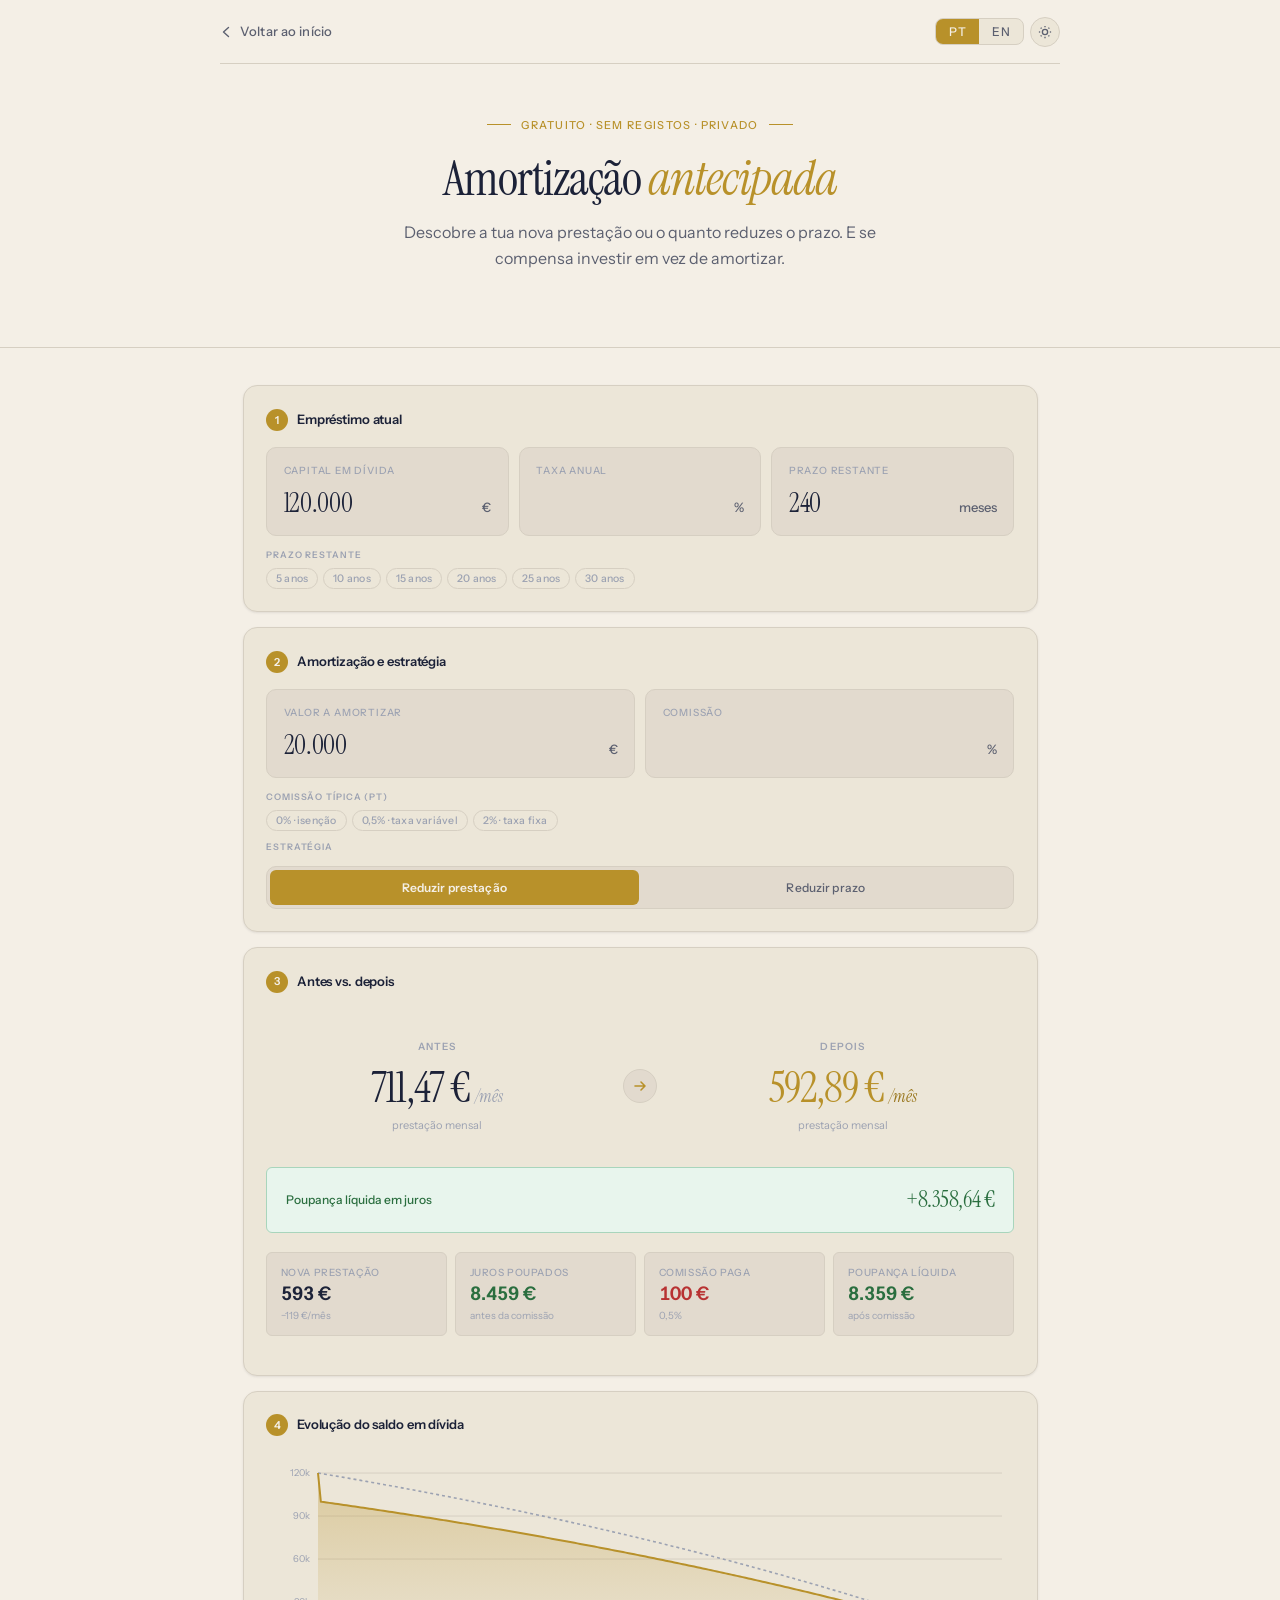
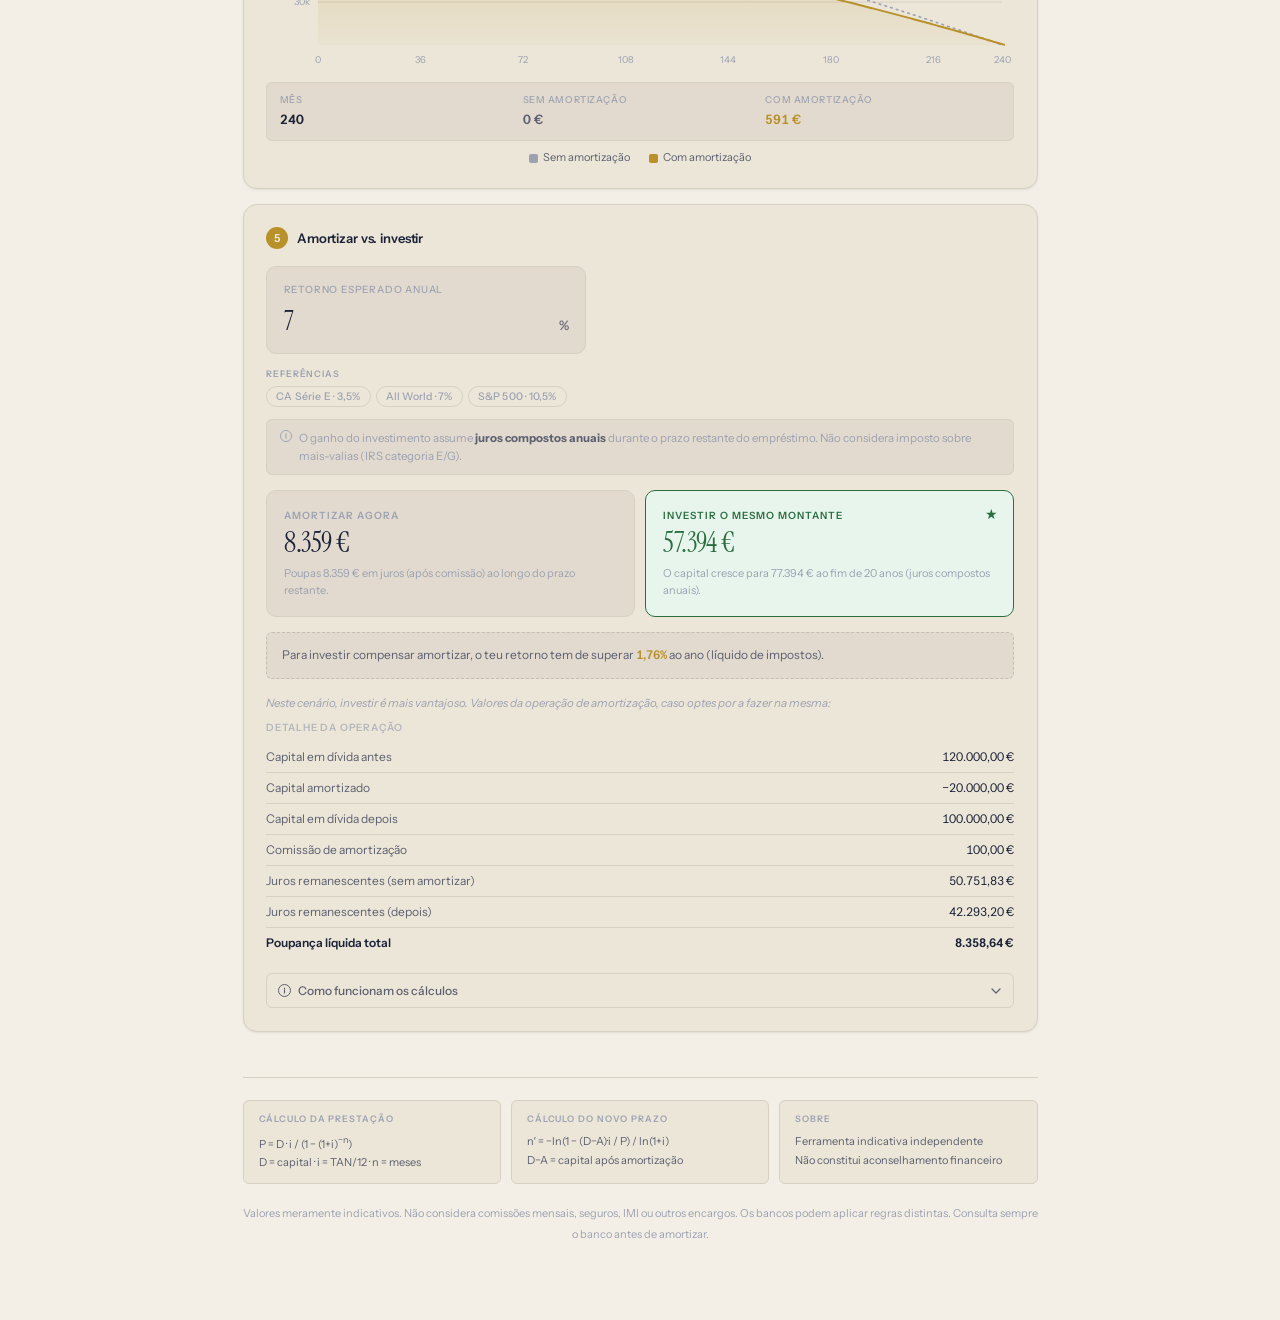
==== amortizacao.html @ a5b0d5df "Add signature card to hero, gold PT/EN toggle, remove location from footer index.html: - Add sig-car" ====
<!DOCTYPE html>
<html lang="pt" data-theme="dark" data-lang="pt">
<head>
<meta charset="UTF-8">
<link rel="icon" href="favicon.png" type="image/png">
<meta name="viewport" content="width=device-width, initial-scale=1.0">
<title>Prestação após amortização antecipada — André Aguiar</title>
<meta name="description" content="Simula a tua nova prestação ou novo prazo após uma amortização antecipada do crédito habitação. Compara amortizar vs investir.">
<link rel="preconnect" href="https://fonts.googleapis.com">
<link href="https://fonts.googleapis.com/css2?family=Instrument+Sans:ital,wght@0,400;0,500;0,600;1,400&family=Instrument+Serif:ital@0;1&display=swap" rel="stylesheet">
<style>
*,*::before,*::after{box-sizing:border-box;margin:0;padding:0}

/* ── TOKENS ── */
:root{
  --c-bg:#f4efe6; --c-surface:#ece6d8; --c-surface2:#e2dace;
  --c-border:#d6cfc2; --c-border2:#c5bdb0;
  --c-text:#1c2238; --c-text2:#5c6070; --c-text3:#9ca2b2;
  --c-accent:#b8912a; --c-accent2:#9a7820; --c-accent-pale:#f7f0e0;
  --c-green:#2a6e3f; --c-green-pale:#e8f5ed; --c-green-border:#a8d5bc;
  --c-red:#b83232; --c-red-pale:#fdecea; --c-red-border:#f5c6c2;
  --c-amber:#7a5000; --c-amber-pale:#fef9ec; --c-amber-border:#e8c870;
  --c-orange:#a05000; --c-blue:#2860a0;
  --r:10px; --r-sm:6px; --r-lg:14px;
  --shadow: 0 1px 3px rgba(28,34,56,.06), 0 1px 2px rgba(28,34,56,.04);
}
html[data-theme="dark"]{
  --c-bg:#131210; --c-surface:#1b1916; --c-surface2:#23211d;
  --c-border:#2c2924; --c-border2:#3b3730;
  --c-text:#f0e9d8; --c-text2:#98908a; --c-text3:#585450;
  --c-accent:#d4a83a; --c-accent2:#b8912a; --c-accent-pale:#2a2010;
  --c-green:#4caf82; --c-green-pale:#0d2a1a; --c-green-border:#1d5535;
  --c-red:#e57373; --c-red-pale:#2a0d0d; --c-red-border:#5c2020;
  --c-amber:#f5c842; --c-amber-pale:#2a1f00; --c-amber-border:#5a4000;
  --c-orange:#e8830a; --c-blue:#5fa3e8;
  --shadow: 0 1px 3px rgba(0,0,0,.3);
}
[data-lang="pt"] [lang="en"] { display: none; }
[data-lang="en"] [lang="pt"] { display: none; }

/* ── BASE ── */
html{scroll-behavior:smooth;font-size:15px}
body{font-family:'Instrument Sans',sans-serif;background:var(--c-bg);color:var(--c-text);min-height:100vh;line-height:1.5;transition:background .2s,color .2s;-webkit-font-smoothing:antialiased}

/* ── HERO ── */
.hero{background:var(--c-bg);padding:0 1.5rem;border-bottom:1px solid var(--c-border)}
.hero-nav{
  max-width:840px;margin:0 auto;
  display:flex;justify-content:space-between;align-items:center;
  padding:1.1rem 0;border-bottom:1px solid var(--c-border);
}
.nav-actions{display:flex;gap:6px;align-items:center}
.nav-btn{
  padding:5px 13px;border-radius:0;border:none;background:transparent;
  font-family:'Instrument Sans',sans-serif;font-size:12px;font-weight:500;
  color:var(--c-text2);cursor:pointer;transition:background .15s,color .15s;letter-spacing:.04em;
}
.nav-btn.active{background:var(--c-accent);color:var(--c-bg)}
.nav-btn:hover:not(.active){color:var(--c-text)}
.nav-icon-btn{
  width:30px;height:30px;border-radius:50%;border:1px solid var(--c-border);
  background:var(--c-surface);cursor:pointer;
  display:flex;align-items:center;justify-content:center;
  color:var(--c-text2);transition:border-color .2s,color .2s;
}
.nav-icon-btn:hover{border-color:var(--c-border2);color:var(--c-text)}
.i-sun,.i-moon{display:none}
[data-theme="light"] .i-sun{display:block}
[data-theme="dark"]  .i-moon{display:block}
.hero-body{max-width:840px;margin:0 auto;padding:3.5rem 0 4rem;text-align:center}
.hero-kicker{
  font-size:11px;font-weight:500;letter-spacing:.12em;text-transform:uppercase;
  color:var(--c-accent);margin-bottom:1.25rem;
  display:flex;align-items:center;justify-content:center;gap:10px;
}
.hero-kicker::before,.hero-kicker::after{content:'';width:24px;height:1px;background:var(--c-accent)}
.hero h1{
  font-family:'Instrument Serif',serif;
  font-size:clamp(2rem,5vw,3.25rem);
  font-weight:400;line-height:1.12;
  color:var(--c-text);letter-spacing:-.025em;margin-bottom:.85rem;
}
.hero h1 em{font-style:italic;color:var(--c-accent)}
.hero-sub{font-size:16px;color:var(--c-text2);max-width:520px;margin:0 auto 1rem;line-height:1.65}

/* ── MAIN ── */
.wrap{max-width:840px;margin:0 auto;padding:2.5rem 1.5rem 5rem}

/* ── SECTION HEADER ── */
.sec-head{display:flex;align-items:center;gap:.6rem;margin-bottom:1.1rem}
.sec-num{
  width:22px;height:22px;border-radius:50%;
  background:var(--c-accent);color:var(--c-bg);
  font-size:11px;font-weight:600;
  display:flex;align-items:center;justify-content:center;flex-shrink:0;
}
.sec-title{font-size:13px;font-weight:600;color:var(--c-text);letter-spacing:-.01em}

/* ── CARD ── */
.card{
  background:var(--c-surface);border:1px solid var(--c-border);
  border-radius:var(--r-lg);padding:1.5rem;margin-bottom:1rem;
  box-shadow:var(--shadow);transition:background .2s,border-color .2s;
}
@keyframes up{from{opacity:0;transform:translateY(12px)}to{opacity:1;transform:translateY(0)}}
.card{animation:up .35s ease both}
.card:nth-child(1){animation-delay:.04s}.card:nth-child(2){animation-delay:.08s}
.card:nth-child(3){animation-delay:.12s}.card:nth-child(4){animation-delay:.16s}
.card:nth-child(5){animation-delay:.20s}

/* ── INPUT GRID ── */
.input-grid{
  display:grid;grid-template-columns:repeat(3,1fr);gap:10px;
}
@media(max-width:620px){.input-grid{grid-template-columns:1fr}}
.input-grid.cols2{grid-template-columns:repeat(2,1fr)}
@media(max-width:620px){.input-grid.cols2{grid-template-columns:1fr}}

.big-input{
  background:var(--c-surface2);
  border:1px solid var(--c-border);
  border-radius:var(--r);
  padding:1rem 1.1rem;
  transition:border-color .15s, background .15s;
  cursor:text;
}
.big-input:hover{border-color:var(--c-border2)}
.big-input:focus-within{border-color:var(--c-accent);background:var(--c-surface)}
.big-input-lbl{
  font-size:10px;font-weight:500;text-transform:uppercase;letter-spacing:.08em;
  color:var(--c-text3);margin-bottom:.55rem;display:block;
}
.big-input-row{display:flex;align-items:baseline;gap:6px}
.big-input input{
  width:100%;
  font-family:'Instrument Serif',serif;
  font-size:1.7rem;font-weight:400;
  color:var(--c-text);
  background:transparent;border:none;outline:none;padding:0;
  font-variant-numeric:tabular-nums;letter-spacing:-.01em;
  -moz-appearance:textfield;
}
.big-input input::-webkit-inner-spin-button,
.big-input input::-webkit-outer-spin-button{-webkit-appearance:none;margin:0}
.big-input-unit{
  font-family:'Instrument Sans',sans-serif;
  font-size:13px;font-weight:500;color:var(--c-text2);
  flex-shrink:0;
}

/* ── QUICK CHIPS ── */
.quick-section{margin-top:.85rem}
.quick-section + .quick-section{margin-top:.6rem}
.quick-section-lbl{
  font-size:9px;font-weight:600;text-transform:uppercase;letter-spacing:.1em;
  color:var(--c-text3);display:block;margin-bottom:.4rem;
}
.quick-row{display:flex;gap:5px;flex-wrap:wrap}
.quick-chip{
  padding:3px 9px;border-radius:12px;
  border:1px solid var(--c-border);background:transparent;
  font-family:'Instrument Sans',sans-serif;font-size:10.5px;font-weight:500;
  color:var(--c-text3);cursor:pointer;transition:all .12s;
  letter-spacing:.02em;
}
.quick-chip:hover{border-color:var(--c-accent);color:var(--c-accent)}
.quick-chip.active{
  border-color:var(--c-accent);background:var(--c-accent);color:var(--c-bg);
}

/* ── SEGMENTED ── */
.segmented{
  display:flex;background:var(--c-surface2);border:1px solid var(--c-border);
  border-radius:var(--r);padding:3px;gap:3px;margin-top:.85rem;
}
.seg-btn{
  flex:1;padding:.65rem .8rem;border:none;background:transparent;
  font-family:'Instrument Sans',sans-serif;font-size:12px;font-weight:500;
  color:var(--c-text2);cursor:pointer;border-radius:calc(var(--r) - 4px);
  transition:background .18s, color .18s;letter-spacing:.01em;
}
.seg-btn:hover:not(.active){color:var(--c-text)}
.seg-btn.active{background:var(--c-accent);color:var(--c-bg);font-weight:600}

/* ── COMPARISON HERO ── */
.cmp-hero{
  display:grid;grid-template-columns:1fr auto 1fr;gap:1rem;align-items:center;
  padding:1.5rem 0 .5rem;
}
@media(max-width:560px){.cmp-hero{grid-template-columns:1fr;gap:.5rem}}
.cmp-side{text-align:center;padding:.5rem}
.cmp-side-lbl{
  font-size:10px;font-weight:600;text-transform:uppercase;letter-spacing:.12em;
  color:var(--c-text3);margin-bottom:.85rem;
}
.cmp-side-val{
  font-family:'Instrument Serif',serif;
  font-size:clamp(1.8rem,5.5vw,2.85rem);
  font-weight:400;line-height:1;color:var(--c-text);
  font-variant-numeric:tabular-nums;letter-spacing:-.025em;
  display:inline-flex;align-items:baseline;gap:.12em;
}
.cmp-side-val em{font-style:italic;color:var(--c-text3);font-size:.4em;font-weight:400;letter-spacing:0}
.cmp-side.after .cmp-side-val{color:var(--c-accent)}
.cmp-side.after .cmp-side-val em{color:var(--c-accent2)}
.cmp-side-sub{font-size:11px;color:var(--c-text3);margin-top:.5rem;letter-spacing:.01em}
.cmp-arrow{
  width:34px;height:34px;border-radius:50%;
  background:var(--c-surface2);border:1px solid var(--c-border);
  display:flex;align-items:center;justify-content:center;color:var(--c-accent);
  flex-shrink:0;
}
@media(max-width:560px){.cmp-arrow{transform:rotate(90deg)}}

.savings{
  margin-top:1.25rem;padding:1rem 1.25rem;
  background:var(--c-green-pale);border:1px solid var(--c-green-border);
  border-radius:var(--r-sm);
  display:flex;justify-content:space-between;align-items:center;gap:.75rem;flex-wrap:wrap;
}
.savings-lbl{font-size:12px;color:var(--c-green);font-weight:500}
.savings-val{
  font-family:'Instrument Serif',serif;font-size:1.5rem;color:var(--c-green);
  font-weight:400;font-variant-numeric:tabular-nums;letter-spacing:-.02em;
}

/* ── METRICS ── */
.metrics{display:grid;grid-template-columns:repeat(4,1fr);gap:8px;margin-bottom:1.1rem}
@media(max-width:620px){.metrics{grid-template-columns:repeat(2,1fr)}}
.met{background:var(--c-surface2);border:1px solid var(--c-border);border-radius:var(--r-sm);padding:.8rem .9rem}
.met-lbl{font-size:10px;font-weight:500;text-transform:uppercase;letter-spacing:.06em;color:var(--c-text3);margin-bottom:5px}
.met-val{font-size:1.25rem;font-weight:600;color:var(--c-text);line-height:1;font-variant-numeric:tabular-nums}
.met-val.green{color:var(--c-green)}
.met-val.red{color:var(--c-red)}
.met-sub{font-size:10px;color:var(--c-text3);margin-top:4px}

/* ── CHART ── */
.chart-wrap{position:relative;margin-top:.75rem}
.chart-wrap svg{display:block;width:100%;height:auto;cursor:crosshair;touch-action:none}
.chart-info{
  display:grid;grid-template-columns:repeat(3,1fr);gap:8px;
  margin-top:.6rem;padding:.7rem .85rem;
  background:var(--c-surface2);border:1px solid var(--c-border);border-radius:var(--r-sm);
}
@media(max-width:560px){.chart-info{grid-template-columns:repeat(3,1fr);gap:6px;padding:.6rem .7rem}}
.ci-block{min-width:0}
.ci-lbl{font-size:9.5px;font-weight:500;text-transform:uppercase;letter-spacing:.06em;color:var(--c-text3);margin-bottom:3px}
.ci-val{font-size:13px;font-weight:600;color:var(--c-text);font-variant-numeric:tabular-nums}
.ci-val.before{color:var(--c-text2)}
.ci-val.after{color:var(--c-accent)}
.ci-val.delta{color:var(--c-green)}
.chart-legend{display:flex;justify-content:center;gap:1.25rem;flex-wrap:wrap;margin-top:.5rem;font-size:11px;color:var(--c-text2)}
.lg-dot{display:inline-block;width:9px;height:9px;border-radius:2px;margin-right:5px;vertical-align:middle}
.lg-dot.before{background:var(--c-text3)}
.lg-dot.after{background:var(--c-accent)}

/* ── INVEST NOTE ── */
.invest-note{
  display:flex;align-items:flex-start;gap:.5rem;
  margin-top:.75rem;padding:.6rem .85rem;
  background:var(--c-surface2);border:1px solid var(--c-border);
  border-radius:var(--r-sm);font-size:11.5px;color:var(--c-text3);line-height:1.6;
}
.invest-note strong{color:var(--c-text2)}

/* ── INVEST CARD ── */
.invest-grid{display:grid;grid-template-columns:1fr 1fr;gap:10px;margin-top:1rem}
@media(max-width:620px){.invest-grid{grid-template-columns:1fr}}
.opt-card{
  background:var(--c-surface2);border:1px solid var(--c-border);
  border-radius:var(--r);padding:1.1rem 1.15rem;position:relative;
  transition:border-color .2s, background .2s;
}
.opt-card.winner{
  border-color:var(--c-green);background:var(--c-green-pale);
}
.opt-card.winner::after{
  content:'★';position:absolute;top:.85rem;right:1rem;
  color:var(--c-green);font-size:14px;
}
.opt-lbl{font-size:10px;font-weight:600;text-transform:uppercase;letter-spacing:.1em;color:var(--c-text3);margin-bottom:.5rem}
.opt-card.winner .opt-lbl{color:var(--c-green)}
.opt-val{
  font-family:'Instrument Serif',serif;
  font-size:1.85rem;font-weight:400;color:var(--c-text);
  font-variant-numeric:tabular-nums;letter-spacing:-.02em;line-height:1;
}
.opt-card.winner .opt-val{color:var(--c-green)}
.opt-sub{font-size:11px;color:var(--c-text3);margin-top:.45rem;line-height:1.55}

.breakeven{
  margin-top:1rem;padding:.85rem 1rem;
  background:var(--c-surface2);border:1px dashed var(--c-border2);border-radius:var(--r-sm);
  font-size:12px;color:var(--c-text2);line-height:1.65;
}
.breakeven strong{color:var(--c-accent);font-weight:600;font-variant-numeric:tabular-nums}

/* ── BREAKDOWN ── */
.breakdown{margin-top:1rem}
.bd-title{font-size:10px;font-weight:600;text-transform:uppercase;letter-spacing:.08em;color:var(--c-text3);margin-bottom:.5rem}
.bd-row{display:flex;justify-content:space-between;align-items:baseline;gap:8px;font-size:12px;padding:.4rem 0;border-bottom:1px solid var(--c-border);color:var(--c-text2)}
.bd-row span:first-child{min-width:0;flex:1}
.bd-row span:last-child{white-space:nowrap;flex-shrink:0;font-variant-numeric:tabular-nums;color:var(--c-text)}
.bd-row:last-child{border-bottom:none;font-weight:600;color:var(--c-text)}

/* ── ACCORDION ── */
.acc-trigger{
  display:flex;align-items:center;gap:7px;
  font-size:12px;font-weight:500;color:var(--c-text2);
  cursor:pointer;margin-top:1rem;user-select:none;
  padding:.5rem .75rem;border-radius:var(--r-sm);
  border:1px solid var(--c-border);background:var(--c-surface);
  transition:border-color .15s,color .15s;
}
.acc-trigger:hover{border-color:var(--c-accent);color:var(--c-accent)}
.acc-trigger svg{transition:transform .2s;flex-shrink:0}
.acc-trigger.open svg{transform:rotate(180deg)}
.acc-body{
  display:none;margin-top:6px;
  background:var(--c-surface);border:1px solid var(--c-border);
  border-radius:var(--r-sm);padding:.9rem 1rem;
  font-size:12px;color:var(--c-text2);line-height:1;
}
.acc-body.open{display:block}
.acc-body ul{margin:.5rem 0 0 1rem;list-style:disc}
.acc-body li{margin-bottom:.45rem;line-height:1.65}
.acc-body li:last-child{margin-bottom:0}

/* ── FOOTER ── */
.footer{margin-top:3rem;padding-top:1.5rem;border-top:1px solid var(--c-border)}
.footer-grid{display:grid;grid-template-columns:repeat(3,1fr);gap:10px;margin-bottom:1.25rem}
@media(max-width:520px){.footer-grid{grid-template-columns:1fr}}
.fcell{padding:.75rem 1rem;border:1px solid var(--c-border);border-radius:var(--r-sm);background:var(--c-surface)}
.fcell-lbl{font-size:9px;font-weight:600;text-transform:uppercase;letter-spacing:.1em;color:var(--c-text3);margin-bottom:.4rem}
.fcell-val{font-size:11px;color:var(--c-text2);line-height:1.7}
.footer-note{text-align:center;font-size:11px;color:var(--c-text3);line-height:1.9}

/* ── BACK LINK ── */
.back-link{
  display:inline-flex;align-items:center;gap:6px;
  font-size:13px;font-weight:500;color:var(--c-text2);
  text-decoration:none;letter-spacing:.01em;transition:color .2s;
}
.back-link:hover{color:var(--c-accent)}
</style>
</head>
<body>

<!-- ── HERO ── -->
<header class="hero">
  <nav class="hero-nav">
    <a class="back-link" href="index.html#ferramentas">
      <svg width="14" height="14" viewBox="0 0 14 14" fill="none" stroke="currentColor" stroke-width="1.4" stroke-linecap="round" stroke-linejoin="round"><path d="M8.5 2.5L3.5 7l5 4.5"/></svg>
      <span lang="pt">Voltar ao início</span>
      <span lang="en">Back to home</span>
    </a>
    <div class="nav-actions">
      <div style="display:flex;border:1px solid var(--c-border);border-radius:8px;overflow:hidden;background:var(--c-surface)">
        <button class="nav-btn active" id="btnPT">PT</button>
        <button class="nav-btn" id="btnEN">EN</button>
      </div>
      <button class="nav-icon-btn" id="themeBtn" aria-label="Alternar tema">
        <svg class="i-sun" viewBox="0 0 16 16" width="14" height="14" fill="none" stroke="currentColor" stroke-width="1.5"><circle cx="8" cy="8" r="3"/><line x1="8" y1="1" x2="8" y2="2.5"/><line x1="8" y1="13.5" x2="8" y2="15"/><line x1="1" y1="8" x2="2.5" y2="8"/><line x1="13.5" y1="8" x2="15" y2="8"/><line x1="3.05" y1="3.05" x2="4.1" y2="4.1"/><line x1="11.9" y1="11.9" x2="12.95" y2="12.95"/><line x1="12.95" y1="3.05" x2="11.9" y2="4.1"/><line x1="4.1" y1="11.9" x2="3.05" y2="12.95"/></svg>
        <svg class="i-moon" viewBox="0 0 16 16" width="14" height="14" fill="none" stroke="currentColor" stroke-width="1.5"><path d="M13.5 9.5A6 6 0 0 1 6.5 2.5a6 6 0 1 0 7 7z"/></svg>
      </button>
    </div>
  </nav>
  <div class="hero-body">
    <div class="hero-kicker">
      <span lang="pt">Gratuito · Sem registos · Privado</span>
      <span lang="en">Free · No sign-up · Private</span>
    </div>
    <h1>
      <span lang="pt">Amortização <em>antecipada</em></span>
      <span lang="en">Early <em>repayment</em></span>
    </h1>
    <p class="hero-sub">
      <span lang="pt">Descobre a tua nova prestação ou o quanto reduzes o prazo. E se compensa investir em vez de amortizar.</span>
      <span lang="en">Find out your new payment or how much you cut from the term. And whether investing beats prepaying.</span>
    </p>
  </div>
</header>

<!-- ── MAIN ── -->
<main class="wrap">

  <!-- CARD 1: EMPRESTIMO -->
  <div class="card">
    <div class="sec-head"><div class="sec-num">1</div><span class="sec-title"><span lang="pt">Empréstimo atual</span><span lang="en">Current loan</span></span></div>

    <div class="input-grid">
      <label class="big-input" for="divida-num">
        <span class="big-input-lbl"><span lang="pt">Capital em dívida</span><span lang="en">Outstanding balance</span></span>
        <div class="big-input-row">
          <input type="text" id="divida-num" inputmode="decimal" value="120.000">
          <span class="big-input-unit">€</span>
        </div>
      </label>

      <label class="big-input" for="taxa-num">
        <span class="big-input-lbl"><span lang="pt">Taxa anual</span><span lang="en">Annual rate</span></span>
        <div class="big-input-row">
          <input type="number" id="taxa-num" inputmode="decimal" min="0" max="50" step="any" value="3,75">
          <span class="big-input-unit">%</span>
        </div>
      </label>

      <label class="big-input" for="prazo-num">
        <span class="big-input-lbl"><span lang="pt">Prazo restante</span><span lang="en">Remaining term</span></span>
        <div class="big-input-row">
          <input type="number" id="prazo-num" inputmode="numeric" min="1" max="600" step="1" value="240">
          <span class="big-input-unit"><span lang="pt">meses</span><span lang="en">months</span></span>
        </div>
      </label>
    </div>

    <div class="quick-section">
      <span class="quick-section-lbl"><span lang="pt">Prazo restante</span><span lang="en">Remaining term</span></span>
      <div class="quick-row" id="quick-prazo"></div>
    </div>
  </div>

  <!-- CARD 2: AMORTIZACAO -->
  <div class="card">
    <div class="sec-head"><div class="sec-num">2</div><span class="sec-title"><span lang="pt">Amortização e estratégia</span><span lang="en">Repayment & strategy</span></span></div>

    <div class="input-grid cols2">
      <label class="big-input" for="amort-num">
        <span class="big-input-lbl"><span lang="pt">Valor a amortizar</span><span lang="en">Prepayment amount</span></span>
        <div class="big-input-row">
          <input type="text" id="amort-num" inputmode="decimal" value="20.000">
          <span class="big-input-unit">€</span>
        </div>
      </label>

      <label class="big-input" for="comis-num">
        <span class="big-input-lbl"><span lang="pt">Comissão</span><span lang="en">Fee</span></span>
        <div class="big-input-row">
          <input type="number" id="comis-num" inputmode="decimal" min="0" max="10" step="any" value="0,5">
          <span class="big-input-unit">%</span>
        </div>
      </label>
    </div>

    <div class="quick-section">
      <span class="quick-section-lbl"><span lang="pt">Comissão típica (PT)</span><span lang="en">Typical fee (PT)</span></span>
      <div class="quick-row" id="quick-comis"></div>
    </div>

    <div class="quick-section">
      <span class="quick-section-lbl"><span lang="pt">Estratégia</span><span lang="en">Strategy</span></span>
      <div class="segmented" id="seg-strat">
        <button class="seg-btn active" data-v="prest"><span lang="pt">Reduzir prestação</span><span lang="en">Lower payment</span></button>
        <button class="seg-btn" data-v="prazo"><span lang="pt">Reduzir prazo</span><span lang="en">Shorter term</span></button>
      </div>
    </div>
  </div>

  <!-- CARD 3: RESULTADO -->
  <div class="card">
    <div class="sec-head"><div class="sec-num">3</div><span class="sec-title"><span lang="pt">Antes vs. depois</span><span lang="en">Before vs. after</span></span></div>

    <div class="cmp-hero" id="cmp-hero"></div>
    <div class="savings" id="savings"></div>

    <div class="metrics" id="metrics" style="margin-top:1.25rem"></div>
  </div>

  <!-- CARD 4: GRAFICO SALDO -->
  <div class="card">
    <div class="sec-head"><div class="sec-num">4</div><span class="sec-title"><span lang="pt">Evolução do saldo em dívida</span><span lang="en">Outstanding balance over time</span></span></div>
    <div class="chart-wrap" id="chart"></div>
    <div class="chart-info" id="chart-info"></div>
    <div class="chart-legend">
      <span><span class="lg-dot before"></span><span lang="pt">Sem amortização</span><span lang="en">Without prepayment</span></span>
      <span><span class="lg-dot after"></span><span lang="pt">Com amortização</span><span lang="en">With prepayment</span></span>
    </div>
  </div>

  <!-- CARD 5: INVESTIR vs AMORTIZAR -->
  <div class="card">
    <div class="sec-head"><div class="sec-num">5</div><span class="sec-title"><span lang="pt">Amortizar vs. investir</span><span lang="en">Prepay vs. invest</span></span></div>

    <div class="big-input" style="max-width:320px">
      <span class="big-input-lbl"><span lang="pt">Retorno esperado anual</span><span lang="en">Expected annual return</span></span>
      <div class="big-input-row">
        <input type="number" id="retorno-num" inputmode="decimal" min="0" max="50" step="any" value="7">
        <span class="big-input-unit">%</span>
      </div>
    </div>

    <div class="quick-section">
      <span class="quick-section-lbl"><span lang="pt">Referências</span><span lang="en">References</span></span>
      <div class="quick-row" id="quick-retorno"></div>
    </div>

    <div class="invest-note">
      <svg width="12" height="12" viewBox="0 0 13 13" fill="none" style="flex-shrink:0;margin-top:1px"><circle cx="6.5" cy="6.5" r="6" stroke="currentColor" stroke-width="1"/><path d="M6.5 5.5v3.5M6.5 4v.5" stroke="currentColor" stroke-width="1.1" stroke-linecap="round"/></svg>
      <span lang="pt">O ganho do investimento assume <strong>juros compostos anuais</strong> durante o prazo restante do empréstimo. Não considera imposto sobre mais-valias (IRS categoria E/G).</span>
      <span lang="en">Investment gain uses <strong>annual compounding</strong> over the remaining loan term. Capital gains tax is not factored in.</span>
    </div>

    <div class="invest-grid" id="invest-grid"></div>
    <div class="breakeven" id="breakeven"></div>

    <div class="breakdown" id="breakdown"></div>

    <div class="acc-trigger" id="acc-btn" onclick="toggleAcc()">
      <svg width="13" height="13" viewBox="0 0 13 13" fill="none">
        <circle cx="6.5" cy="6.5" r="6" stroke="currentColor" stroke-width="1"/>
        <path d="M6.5 5.5v3.5M6.5 4v.5" stroke="currentColor" stroke-width="1.1" stroke-linecap="round"/>
      </svg>
      <span><span lang="pt">Como funcionam os cálculos</span><span lang="en">How the calculations work</span></span>
      <svg style="margin-left:auto" width="12" height="12" viewBox="0 0 12 12" fill="none">
        <path d="M2 4l4 4 4-4" stroke="currentColor" stroke-width="1.2" stroke-linecap="round" stroke-linejoin="round"/>
      </svg>
    </div>
    <div class="acc-body" id="acc-body"></div>
  </div>

  <!-- FOOTER -->
  <footer class="footer">
    <div class="footer-grid" id="footer-grid"></div>
    <p class="footer-note" id="footer-note"></p>
  </footer>

</main>

<script>
let lang = 'pt';
let strategy = 'prest'; // 'prest' or 'prazo'
let chartState = null;

const T = {
  pt: {
    cmpBefore: 'Antes', cmpAfter: 'Depois',
    cmpPrestSub: 'prestação mensal',
    cmpPrazoSub: 'meses restantes',
    savingsLbl: 'Poupança líquida em juros',
    mPrest: 'Nova prestação', mPrestSub: 'capital + juros',
    mPrazo: 'Novo prazo', mPrazoSub: 'até ficar liberto da dívida',
    mTempo: 'Tempo poupado', mTempoSub: 'meses livres antecipados',
    mJuros: 'Juros poupados', mJurosSub: 'antes da comissão',
    mComis: 'Comissão paga', mComisSub: 'sobre o valor amortizado',
    mLiq: 'Poupança líquida', mLiqSub: 'após comissão',
    optAmort: 'Amortizar agora',
    optInvest: 'Investir o mesmo montante',
    optAmortSub: (s) => `Poupas ${s} em juros (após comissão) ao longo do prazo restante.`,
    optInvestSub: (g, t) => `O capital cresce para ${g} ao fim de ${t} (juros compostos anuais).`,
    breakevenTxt: (r) => `Para investir compensar amortizar, o teu retorno tem de superar <strong>${r}</strong> ao ano (líquido de impostos).`,
    breakevenNA: 'Mesmo a 0% de retorno, investir é melhor (amortização não traz poupança líquida).',
    bdNoteInvest: 'Neste cenário, investir é mais vantajoso. Valores da operação de amortização, caso optes por a fazer na mesma:',
    bdTitle: 'Detalhe da operação',
    bdDivida: 'Capital em dívida antes',
    bdAmort: 'Capital amortizado',
    bdComis: 'Comissão de amortização',
    bdNovaDivida: 'Capital em dívida depois',
    bdJurosAntes: 'Juros remanescentes (sem amortizar)',
    bdJurosDepois: 'Juros remanescentes (depois)',
    bdLiq: 'Poupança líquida total',
    accItems: [
      '<strong>Sistema francês:</strong> a prestação fixa cobre primeiro o juro do mês (sobre o saldo) e o restante reduz o capital. Reduzir o capital antecipadamente corta juros futuros.',
      '<strong>Reduzir prestação:</strong> mantém-se o prazo, recalcula-se a prestação sobre o novo capital. Liberta liquidez mensal.',
      '<strong>Reduzir prazo:</strong> mantém-se a prestação, recalcula-se quantos meses faltam. Maximiza a poupança em juros.',
      '<strong>Comissão típica (PT):</strong> 0,5% para crédito a taxa variável, 2% para taxa fixa. Há períodos de isenção temporária definidos por lei.',
      '<strong>Investir vs amortizar:</strong> compara a poupança líquida em juros (taxa = TAN do crédito, líquida) com o ganho de investir o mesmo montante (juros compostos sobre o retorno esperado).',
      '<strong>Break-even:</strong> retorno anual mínimo de um investimento para igualar a poupança da amortização — é a "taxa de juro implícita" da operação.',
    ],
    fcells: [
      {l:'Cálculo da prestação', v:'P = D · i / (1 − (1+i)<sup>−n</sup>)<br>D = capital · i = TAN/12 · n = meses'},
      {l:'Cálculo do novo prazo', v:'n′ = −ln(1 − (D−A)·i / P) / ln(1+i)<br>D−A = capital após amortização'},
      {l:'Sobre', v:'Ferramenta indicativa independente<br>Não constitui aconselhamento financeiro'},
    ],
    fNote: 'Valores meramente indicativos. Não considera comissões mensais, seguros, IMI ou outros encargos. Os bancos podem aplicar regras distintas. Consulta sempre o banco antes de amortizar.',
    quickPrazo: [
      {l:'5 anos', v:60},{l:'10 anos', v:120},{l:'15 anos', v:180},
      {l:'20 anos', v:240},{l:'25 anos', v:300},{l:'30 anos', v:360},
    ],
    quickComis: [
      {l:'0% · isenção', v:0},{l:'0,5% · taxa variável', v:0.5},{l:'2% · taxa fixa', v:2},
    ],
    quickRetorno: [
      {l:'CA Série E · 3,5%', v:3.5},{l:'All World · 7%', v:7},{l:'S&P 500 · 10,5%', v:10.5},
    ],
    chartCi: ['Mês', 'Sem amortização', 'Com amortização'],
    livre: 'liberto da dívida',
  },
  en: {
    cmpBefore: 'Before', cmpAfter: 'After',
    cmpPrestSub: 'monthly payment',
    cmpPrazoSub: 'remaining months',
    savingsLbl: 'Net interest savings',
    mPrest: 'New payment', mPrestSub: 'principal + interest',
    mPrazo: 'New term', mPrazoSub: 'until debt-free',
    mTempo: 'Time saved', mTempoSub: 'months gained',
    mJuros: 'Interest saved', mJurosSub: 'before fee',
    mComis: 'Fee paid', mComisSub: 'on prepaid amount',
    mLiq: 'Net savings', mLiqSub: 'after fee',
    optAmort: 'Prepay now',
    optInvest: 'Invest the same amount',
    optAmortSub: (s) => `You save ${s} in interest (after fee) over the remaining term.`,
    optInvestSub: (g, t) => `Your capital grows to ${g} after ${t} (annual compounding).`,
    breakevenTxt: (r) => `For investing to beat prepaying, your return must exceed <strong>${r}</strong> per year (after tax).`,
    breakevenNA: 'Even at 0% return, investing wins (prepayment yields no net saving).',
    bdNoteInvest: 'In this scenario, investing wins. Prepayment figures, in case you still choose to proceed:',
    bdTitle: 'Operation breakdown',
    bdDivida: 'Outstanding balance before',
    bdAmort: 'Prepaid amount',
    bdComis: 'Prepayment fee',
    bdNovaDivida: 'Outstanding balance after',
    bdJurosAntes: 'Interest remaining (no prepayment)',
    bdJurosDepois: 'Interest remaining (after)',
    bdLiq: 'Total net savings',
    accItems: [
      '<strong>French amortization:</strong> fixed payment first covers monthly interest (on the balance) and the rest reduces principal. Cutting principal early eliminates future interest.',
      '<strong>Lower payment:</strong> term stays the same, payment is recomputed on the new principal. Frees monthly cash flow.',
      '<strong>Shorter term:</strong> payment stays the same, the number of remaining months is recomputed. Maximises interest savings.',
      '<strong>Typical fee (PT):</strong> 0.5% on variable-rate loans, 2% on fixed-rate. Temporary exemptions may apply by law.',
      '<strong>Invest vs prepay:</strong> compares net interest savings (rate = loan APR) with the gains from investing the same amount (compound interest at the expected return).',
      '<strong>Break-even:</strong> minimum annual investment return required to match the prepayment savings — this is the "implicit yield" of the operation.',
    ],
    fcells: [
      {l:'Payment formula', v:'P = D · i / (1 − (1+i)<sup>−n</sup>)<br>D = principal · i = APR/12 · n = months'},
      {l:'New term formula', v:'n′ = −ln(1 − (D−A)·i / P) / ln(1+i)<br>D−A = principal after prepayment'},
      {l:'About', v:'Independent indicative tool<br>Not financial advice'},
    ],
    fNote: 'Indicative values only. Does not consider monthly fees, insurance, property tax or other charges. Banks may apply different rules. Always consult your bank before prepaying.',
    quickPrazo: [
      {l:'5 years', v:60},{l:'10 years', v:120},{l:'15 years', v:180},
      {l:'20 years', v:240},{l:'25 years', v:300},{l:'30 years', v:360},
    ],
    quickComis: [
      {l:'0% · exempt', v:0},{l:'0.5% · variable rate', v:0.5},{l:'2% · fixed rate', v:2},
    ],
    quickRetorno: [
      {l:'PT savings · 3.5%', v:3.5},{l:'All World · 7%', v:7},{l:'S&P 500 · 10.5%', v:10.5},
    ],
    chartCi: ['Month', 'No prepayment', 'With prepayment'],
    livre: 'debt-free',
  }
};

const $ = id => document.getElementById(id);

function eur(n) {
  return new Intl.NumberFormat('de-DE', {minimumFractionDigits:2, maximumFractionDigits:2}).format(n) + ' €';
}
function eur0(n) {
  return new Intl.NumberFormat('de-DE', {maximumFractionDigits:0}).format(Math.round(n)) + ' €';
}
function pct(n, d=2) {
  return n.toLocaleString('pt-PT', {minimumFractionDigits:d, maximumFractionDigits:d}).replace('.', ',') + '%';
}
function fmtMoney(n) {
  return new Intl.NumberFormat('de-DE', {maximumFractionDigits:0}).format(Math.round(n));
}
function readMoney(id, def, min, max) {
  let raw = $(id).value.toString().replace(/\./g, '').replace(',', '.');
  let v = parseFloat(raw);
  if (isNaN(v)) v = def;
  if (v < min) v = min;
  if (v > max) v = max;
  return v;
}
function readNum(id, def, min, max) {
  let raw = $(id).value.toString().replace(',', '.');
  let v = parseFloat(raw);
  if (isNaN(v)) v = def;
  if (v < min) v = min;
  if (v > max) v = max;
  return v;
}

// ── MATH ───────────────────────────────────────────────
// Prestação (sistema francês): P = D * i / (1 - (1+i)^-n)
function calcPrest(D, taxaAnual, n) {
  const i = taxaAnual / 100 / 12;
  if (D <= 0 || n <= 0) return 0;
  if (i === 0) return D / n;
  return D * i / (1 - Math.pow(1 + i, -n));
}
// Novo prazo (com amortização): n' = -ln(1 - D*i/P) / ln(1+i)
function calcPrazo(D, taxaAnual, P) {
  const i = taxaAnual / 100 / 12;
  if (D <= 0) return 0;
  if (P <= D * i) return Infinity; // payment doesn't even cover interest
  if (i === 0) return D / P;
  return -Math.log(1 - D * i / P) / Math.log(1 + i);
}
// Total interest paid over n months for a balance D, rate, payment P
function totalInterest(D, taxaAnual, n, P) {
  return P * n - D;
}
// Build amortization schedule (returns array of monthly balances)
function balanceSchedule(D, taxaAnual, n, P) {
  const i = taxaAnual / 100 / 12;
  const arr = [D];
  let saldo = D;
  for (let m = 1; m <= n; m++) {
    const juro = saldo * i;
    const cap = P - juro;
    saldo = Math.max(0, saldo - cap);
    arr.push(saldo);
  }
  return arr;
}

// ── CALC ───────────────────────────────────────────────
function calc() {
  const t = T[lang];
  const divida = readMoney('divida-num', 120000, 1, 10000000);
  const taxa   = readNum('taxa-num', 3.75, 0, 50);
  const n      = Math.round(readNum('prazo-num', 240, 1, 600));
  let amort    = readMoney('amort-num', 20000, 0, divida);
  if (amort > divida) amort = divida;
  const comis  = readNum('comis-num', 0.5, 0, 10);
  const retorno = readNum('retorno-num', 7, 0, 50);

  // Prestação atual
  const P0 = calcPrest(divida, taxa, n);
  // Juros restantes sem amortizar
  const juros0 = totalInterest(divida, taxa, n, P0);

  // Após amortização
  const novaDivida = divida - amort;
  const taxaCom = amort * comis / 100;

  let P1, n1, juros1, tempoPoupado;
  if (strategy === 'prest') {
    // mesmo prazo, nova prestação
    n1 = n;
    P1 = calcPrest(novaDivida, taxa, n1);
    juros1 = totalInterest(novaDivida, taxa, n1, P1);
    tempoPoupado = 0;
  } else {
    // mesma prestação, novo prazo
    P1 = P0;
    const nRaw = calcPrazo(novaDivida, taxa, P1);
    n1 = isFinite(nRaw) ? Math.ceil(nRaw) : n;
    if (n1 > n) n1 = n;
    juros1 = totalInterest(novaDivida, taxa, n1, P1);
    tempoPoupado = n - n1;
  }

  const poupancaBruta = juros0 - juros1;
  const poupancaLiq = poupancaBruta - taxaCom;

  // ── COMPARISON HERO ──
  let cmpAfterVal, cmpAfterSub;
  if (strategy === 'prest') {
    cmpAfterVal = `${eur(P1)}<em>/${lang==='pt'?'mês':'mo'}</em>`;
    cmpAfterSub = t.cmpPrestSub;
  } else {
    const anos = (n1 / 12);
    const yrs = Math.floor(anos);
    const mos = n1 - yrs*12;
    const subTxt = (yrs > 0 ? `${yrs} ${lang==='pt'?(yrs===1?'ano':'anos'):(yrs===1?'year':'years')}` : '') +
                   (yrs > 0 && mos > 0 ? ' ' : '') +
                   (mos > 0 ? `${mos} ${lang==='pt'?'mês'.replace('mês', mos===1?'mês':'meses'):(mos===1?'month':'months')}` : '');
    cmpAfterVal = `${n1}<em>${lang==='pt'?'meses':'mos'}</em>`;
    cmpAfterSub = subTxt;
  }
  const beforeVal = strategy === 'prest'
    ? `${eur(P0)}<em>/${lang==='pt'?'mês':'mo'}</em>`
    : `${n}<em>${lang==='pt'?'meses':'mos'}</em>`;
  const beforeSub = strategy === 'prest' ? t.cmpPrestSub : t.cmpPrazoSub;

  $('cmp-hero').innerHTML = `
    <div class="cmp-side before">
      <div class="cmp-side-lbl">${t.cmpBefore}</div>
      <div class="cmp-side-val">${beforeVal}</div>
      <div class="cmp-side-sub">${beforeSub}</div>
    </div>
    <div class="cmp-arrow">
      <svg width="16" height="16" viewBox="0 0 16 16" fill="none" stroke="currentColor" stroke-width="1.6" stroke-linecap="round" stroke-linejoin="round"><path d="M3 8h10M9 4l4 4-4 4"/></svg>
    </div>
    <div class="cmp-side after">
      <div class="cmp-side-lbl">${t.cmpAfter}</div>
      <div class="cmp-side-val">${cmpAfterVal}</div>
      <div class="cmp-side-sub">${cmpAfterSub}</div>
    </div>`;

  $('savings').innerHTML = `
    <div class="savings-lbl">${t.savingsLbl}</div>
    <div class="savings-val">${poupancaLiq >= 0 ? '+' : ''}${eur(poupancaLiq)}</div>`;

  // ── METRICS ──
  let metricsHtml = '';
  if (strategy === 'prest') {
    const dPrest = P0 - P1;
    metricsHtml = `
      <div class="met"><div class="met-lbl">${t.mPrest}</div><div class="met-val">${eur0(P1)}</div><div class="met-sub">−${eur0(dPrest)}/${lang==='pt'?'mês':'mo'}</div></div>
      <div class="met"><div class="met-lbl">${t.mJuros}</div><div class="met-val green">${eur0(poupancaBruta)}</div><div class="met-sub">${t.mJurosSub}</div></div>
      <div class="met"><div class="met-lbl">${t.mComis}</div><div class="met-val red">${eur0(taxaCom)}</div><div class="met-sub">${pct(comis,1)}</div></div>
      <div class="met"><div class="met-lbl">${t.mLiq}</div><div class="met-val green">${eur0(poupancaLiq)}</div><div class="met-sub">${t.mLiqSub}</div></div>`;
  } else {
    const ynLbl = lang==='pt' ? 'meses' : 'months';
    metricsHtml = `
      <div class="met"><div class="met-lbl">${t.mTempo}</div><div class="met-val green">${tempoPoupado} ${ynLbl}</div><div class="met-sub">${(tempoPoupado/12).toFixed(1)} ${lang==='pt'?'anos':'yrs'}</div></div>
      <div class="met"><div class="met-lbl">${t.mJuros}</div><div class="met-val green">${eur0(poupancaBruta)}</div><div class="met-sub">${t.mJurosSub}</div></div>
      <div class="met"><div class="met-lbl">${t.mComis}</div><div class="met-val red">${eur0(taxaCom)}</div><div class="met-sub">${pct(comis,1)}</div></div>
      <div class="met"><div class="met-lbl">${t.mLiq}</div><div class="met-val green">${eur0(poupancaLiq)}</div><div class="met-sub">${t.mLiqSub}</div></div>`;
  }
  $('metrics').innerHTML = metricsHtml;

  // ── CHART ──
  // Schedule before: full original loan
  const schedBefore = balanceSchedule(divida, taxa, n, P0);
  // Schedule after: from novaDivida using new (P1, n1)
  const schedAfter = [divida, novaDivida].concat(balanceSchedule(novaDivida, taxa, n1, P1).slice(1));
  // Pad after with zeros up to length of before
  while (schedAfter.length < schedBefore.length) schedAfter.push(0);

  renderChart(schedBefore, schedAfter, n);

  // ── INVESTIR vs AMORTIZAR ──
  // Horizon = remaining term in years (use original n)
  const tYears = n / 12;
  const ia = retorno / 100;
  const fvInvest = amort * Math.pow(1 + ia, tYears);
  const ganhoInvest = fvInvest - amort;
  // Net comparison: poupancaLiq (saving from amort) vs ganhoInvest (gain from investing)
  // Note: the cash from the lower payment in 'prest' strategy could itself be invested,
  // but we keep this comparison simple and conservative.
  const amortWins = poupancaLiq >= ganhoInvest;

  const yearsTxt = (tYears.toFixed(0)) + ' ' + (lang==='pt' ? 'anos' : 'years');

  $('invest-grid').innerHTML = `
    <div class="opt-card ${amortWins ? 'winner' : ''}">
      <div class="opt-lbl">${t.optAmort}</div>
      <div class="opt-val">${eur0(poupancaLiq)}</div>
      <div class="opt-sub">${t.optAmortSub(eur0(poupancaLiq))}</div>
    </div>
    <div class="opt-card ${!amortWins ? 'winner' : ''}">
      <div class="opt-lbl">${t.optInvest}</div>
      <div class="opt-val">${eur0(ganhoInvest)}</div>
      <div class="opt-sub">${t.optInvestSub(eur0(fvInvest), yearsTxt)}</div>
    </div>`;

  // Break-even: rate r such that amort * ((1+r)^t - 1) = poupancaLiq
  if (poupancaLiq <= 0) {
    $('breakeven').innerHTML = t.breakevenNA;
  } else {
    const rBE = Math.pow((amort + poupancaLiq) / amort, 1 / tYears) - 1;
    $('breakeven').innerHTML = t.breakevenTxt(pct(rBE * 100, 2));
  }

  // ── BREAKDOWN ──
  const bdNoteHtml = !amortWins
    ? `<p style="margin-top:1rem;margin-bottom:.5rem;font-size:11.5px;color:var(--c-text3);font-style:italic;line-height:1.6">${t.bdNoteInvest}</p>`
    : '';
  $('breakdown').innerHTML = `${bdNoteHtml}
    <div class="bd-title" style="margin-top:${amortWins ? '1.25rem' : '0'};${!amortWins ? 'opacity:.7' : ''}">${t.bdTitle}</div>
    <div class="bd-row"><span>${t.bdDivida}</span><span>${eur(divida)}</span></div>
    <div class="bd-row"><span>${t.bdAmort}</span><span>−${eur(amort)}</span></div>
    <div class="bd-row"><span>${t.bdNovaDivida}</span><span>${eur(novaDivida)}</span></div>
    <div class="bd-row"><span>${t.bdComis}</span><span>${eur(taxaCom)}</span></div>
    <div class="bd-row"><span>${t.bdJurosAntes}</span><span>${eur(juros0)}</span></div>
    <div class="bd-row"><span>${t.bdJurosDepois}</span><span>${eur(juros1)}</span></div>
    <div class="bd-row"><span>${t.bdLiq}</span><span>${eur(poupancaLiq)}</span></div>`;

  // ── ACCORDION ──
  $('acc-body').innerHTML = `<ul>${t.accItems.map(x => `<li>${x}</li>`).join('')}</ul>`;

  // ── FOOTER ──
  $('footer-grid').innerHTML = t.fcells.map(c => `<div class="fcell"><div class="fcell-lbl">${c.l}</div><div class="fcell-val">${c.v}</div></div>`).join('');
  $('footer-note').textContent = t.fNote;
}

// ── CHART ──
function renderChart(schedBefore, schedAfter, totalMeses) {
  const wrap = $('chart');
  const W = wrap.clientWidth || 680;
  const H = 220;
  const PAD = {top:20, right:12, bottom:28, left:52};
  const cw = W - PAD.left - PAD.right;
  const ch = H - PAD.top - PAD.bottom;

  const N = schedBefore.length - 1;
  const maxVal = schedBefore[0] || 1;

  const sx = m => PAD.left + (m/N)*cw;
  const sy = v => PAD.top + ch - (v/maxVal)*ch;

  chartState = { schedBefore, schedAfter, PAD, W, H, cw, ch, N, maxVal };

  const beforePath = schedBefore.map((v, i) => `${sx(i)},${sy(v)}`).join(' ');
  const afterPath  = schedAfter.map((v, i) => `${sx(i)},${sy(v)}`).join(' ');
  const afterArea  = afterPath + ` ${sx(N)},${sy(0)} ${sx(0)},${sy(0)}`;

  // axis
  const fmt = v => v >= 1e6 ? (v/1e6).toFixed(1)+'M' : v >= 1e3 ? Math.round(v/1e3)+'k' : Math.round(v);
  const yTicks = [0.25,0.5,0.75,1].map(f => ({v:maxVal*f, y:sy(maxVal*f)}));
  const xStep = N <= 60 ? 12 : N <= 240 ? 36 : 60;
  const xTicks = [];
  for (let m = 0; m <= N; m += xStep) xTicks.push(m);
  if (xTicks[xTicks.length-1] !== N) xTicks.push(N);

  const cs = getComputedStyle(document.documentElement);
  const cAccent  = cs.getPropertyValue('--c-accent').trim();
  const cText3   = cs.getPropertyValue('--c-text3').trim();
  const cBorder  = cs.getPropertyValue('--c-border').trim();
  const cBorder2 = cs.getPropertyValue('--c-border2').trim();
  const cSurface = cs.getPropertyValue('--c-surface').trim();

  let svg = `<svg viewBox="0 0 ${W} ${H}" xmlns="http://www.w3.org/2000/svg">`;
  svg += `<defs>
    <linearGradient id="g-aft" x1="0" y1="0" x2="0" y2="1">
      <stop offset="0%" stop-color="${cAccent}" stop-opacity=".34"/>
      <stop offset="100%" stop-color="${cAccent}" stop-opacity=".04"/>
    </linearGradient>
  </defs>`;
  // grid + y labels
  yTicks.forEach(t => {
    svg += `<line x1="${PAD.left}" y1="${t.y}" x2="${W - PAD.right}" y2="${t.y}" stroke="${cBorder}" stroke-width="1"/>`;
    svg += `<text x="${PAD.left - 8}" y="${t.y + 3}" fill="${cText3}" font-size="9.5" text-anchor="end" font-family="Instrument Sans">${fmt(t.v)}</text>`;
  });
  // x labels
  xTicks.forEach(m => {
    svg += `<text x="${sx(m)}" y="${H - 10}" fill="${cText3}" font-size="9.5" text-anchor="middle" font-family="Instrument Sans">${m}</text>`;
  });

  // after area
  svg += `<polygon points="${afterArea}" fill="url(#g-aft)" stroke="none"/>`;
  // before line (dashed)
  svg += `<polyline points="${beforePath}" fill="none" stroke="${cText3}" stroke-width="1.6" stroke-dasharray="3,3"/>`;
  // after line
  svg += `<polyline points="${afterPath}" fill="none" stroke="${cAccent}" stroke-width="2"/>`;

  // cursor (hidden by default)
  svg += `<g id="ch-cursor" style="display:none">
    <line id="ch-cursor-line" x1="0" y1="${PAD.top}" x2="0" y2="${PAD.top + ch}" stroke="${cBorder2}" stroke-width="1"/>
    <circle id="ch-dot-before" cx="0" cy="0" r="3.5" fill="${cSurface}" stroke="${cText3}" stroke-width="1.6"/>
    <circle id="ch-dot-after" cx="0" cy="0" r="3.5" fill="${cAccent}" stroke="${cSurface}" stroke-width="1.6"/>
  </g>`;

  // overlay
  svg += `<rect id="ch-overlay" x="${PAD.left}" y="${PAD.top}" width="${cw}" height="${ch}" fill="transparent"/>`;
  svg += `</svg>`;
  wrap.innerHTML = svg;

  showChartInfo(N); // default to last point in info, but no cursor

  const overlay = $('ch-overlay');
  if (overlay) {
    const handler = (clientX) => {
      const rect = wrap.querySelector('svg').getBoundingClientRect();
      const scale = W / rect.width;
      const px = (clientX - rect.left) * scale;
      const m = Math.round(((px - PAD.left) / cw) * N);
      const mClamped = Math.max(0, Math.min(N, m));
      moveCursor(mClamped);
    };
    overlay.addEventListener('mousemove', e => handler(e.clientX));
    overlay.addEventListener('mouseleave', () => {
      const c = $('ch-cursor');
      if (c) c.style.display = 'none';
      showChartInfo(N);
    });
    overlay.addEventListener('touchmove', e => { e.preventDefault(); handler(e.touches[0].clientX); }, {passive:false});
    overlay.addEventListener('touchend', () => {
      const c = $('ch-cursor');
      if (c) c.style.display = 'none';
      showChartInfo(N);
    });
  }
}

function moveCursor(m) {
  if (!chartState) return;
  const { schedBefore, schedAfter, PAD, cw, ch, N, maxVal } = chartState;
  const sx = mm => PAD.left + (mm/N)*cw;
  const sy = v => PAD.top + ch - (v/maxVal)*ch;

  const x = sx(m);
  const yB = sy(schedBefore[m]);
  const yA = sy(schedAfter[m]);

  const c = $('ch-cursor');
  if (c) c.style.display = '';
  const line = $('ch-cursor-line');
  if (line) { line.setAttribute('x1', x); line.setAttribute('x2', x); }
  const dB = $('ch-dot-before');
  if (dB) { dB.setAttribute('cx', x); dB.setAttribute('cy', yB); }
  const dA = $('ch-dot-after');
  if (dA) { dA.setAttribute('cx', x); dA.setAttribute('cy', yA); }
  showChartInfo(m);
}

function showChartInfo(m) {
  if (!chartState) return;
  const t = T[lang];
  const { schedBefore, schedAfter } = chartState;
  const before = schedBefore[m] ?? 0;
  const after  = schedAfter[m] ?? 0;
  $('chart-info').innerHTML = `
    <div class="ci-block"><div class="ci-lbl">${t.chartCi[0]}</div><div class="ci-val">${m}</div></div>
    <div class="ci-block"><div class="ci-lbl">${t.chartCi[1]}</div><div class="ci-val before">${eur0(before)}</div></div>
    <div class="ci-block"><div class="ci-lbl">${t.chartCi[2]}</div><div class="ci-val after">${eur0(after)}</div></div>`;
}

// ── ACCORDION ──
function toggleAcc() {
  $('acc-body').classList.toggle('open');
  $('acc-btn').classList.toggle('open');
}

// ── QUICK CHIPS ──
function renderQuick() {
  const t = T[lang];
  const mk = (id, items, target, isMoney) => {
    $(id).innerHTML = items.map(q => `<button class="quick-chip" data-v="${q.v}">${q.l}</button>`).join('');
    document.querySelectorAll(`#${id} .quick-chip`).forEach(b => {
      b.addEventListener('click', () => {
        const el = $(target);
        if (isMoney) el.value = fmtMoney(parseFloat(b.dataset.v));
        else el.value = b.dataset.v.toString();
        calc();
      });
    });
  };
  mk('quick-prazo', t.quickPrazo, 'prazo-num', false);
  mk('quick-comis', t.quickComis, 'comis-num', false);
  mk('quick-retorno', t.quickRetorno, 'retorno-num', false);
}

// ── EVENTS ──
['divida-num','amort-num'].forEach(id => {
  const el = $(id);
  el.addEventListener('focus', () => {
    const v = readMoney(id, 0, 0, 1e9);
    el.value = v || '';
  });
  el.addEventListener('input', calc);
  el.addEventListener('blur', () => {
    const v = readMoney(id, 0, 0, 1e9);
    el.value = fmtMoney(v);
    calc();
  });
});
['taxa-num','prazo-num','comis-num','retorno-num'].forEach(id => {
  $(id).addEventListener('input', calc);
});

// Strategy toggle
document.querySelectorAll('#seg-strat .seg-btn').forEach(b => {
  b.addEventListener('click', () => {
    document.querySelectorAll('#seg-strat .seg-btn').forEach(x => x.classList.remove('active'));
    b.classList.add('active');
    strategy = b.dataset.v;
    calc();
  });
});

// ── LANG ──
const root = document.documentElement;
const btnPT = $('btnPT'), btnEN = $('btnEN');
function setLang(l) {
  lang = l;
  root.setAttribute('data-lang', l);
  root.setAttribute('lang', l);
  btnPT.classList.toggle('active', l === 'pt');
  btnEN.classList.toggle('active', l === 'en');
  localStorage.setItem('aa-lang', l);
  renderQuick();
  calc();
}
btnPT.addEventListener('click', () => setLang('pt'));
btnEN.addEventListener('click', () => setLang('en'));

// ── THEME ──
$('themeBtn').addEventListener('click', () => {
  const next = root.getAttribute('data-theme') === 'dark' ? 'light' : 'dark';
  root.setAttribute('data-theme', next);
  localStorage.setItem('aa-theme', next);
  calc();
});

// ── INIT ──
const savedTheme = localStorage.getItem('aa-theme') || (matchMedia('(prefers-color-scheme: dark)').matches ? 'dark' : 'light');
root.setAttribute('data-theme', savedTheme);
const savedLang = localStorage.getItem('aa-lang') || 'pt';
setLang(savedLang);

// Re-render chart on resize
let resizeTO;
window.addEventListener('resize', () => {
  clearTimeout(resizeTO);
  resizeTO = setTimeout(calc, 150);
});
</script>
</body>
</html>
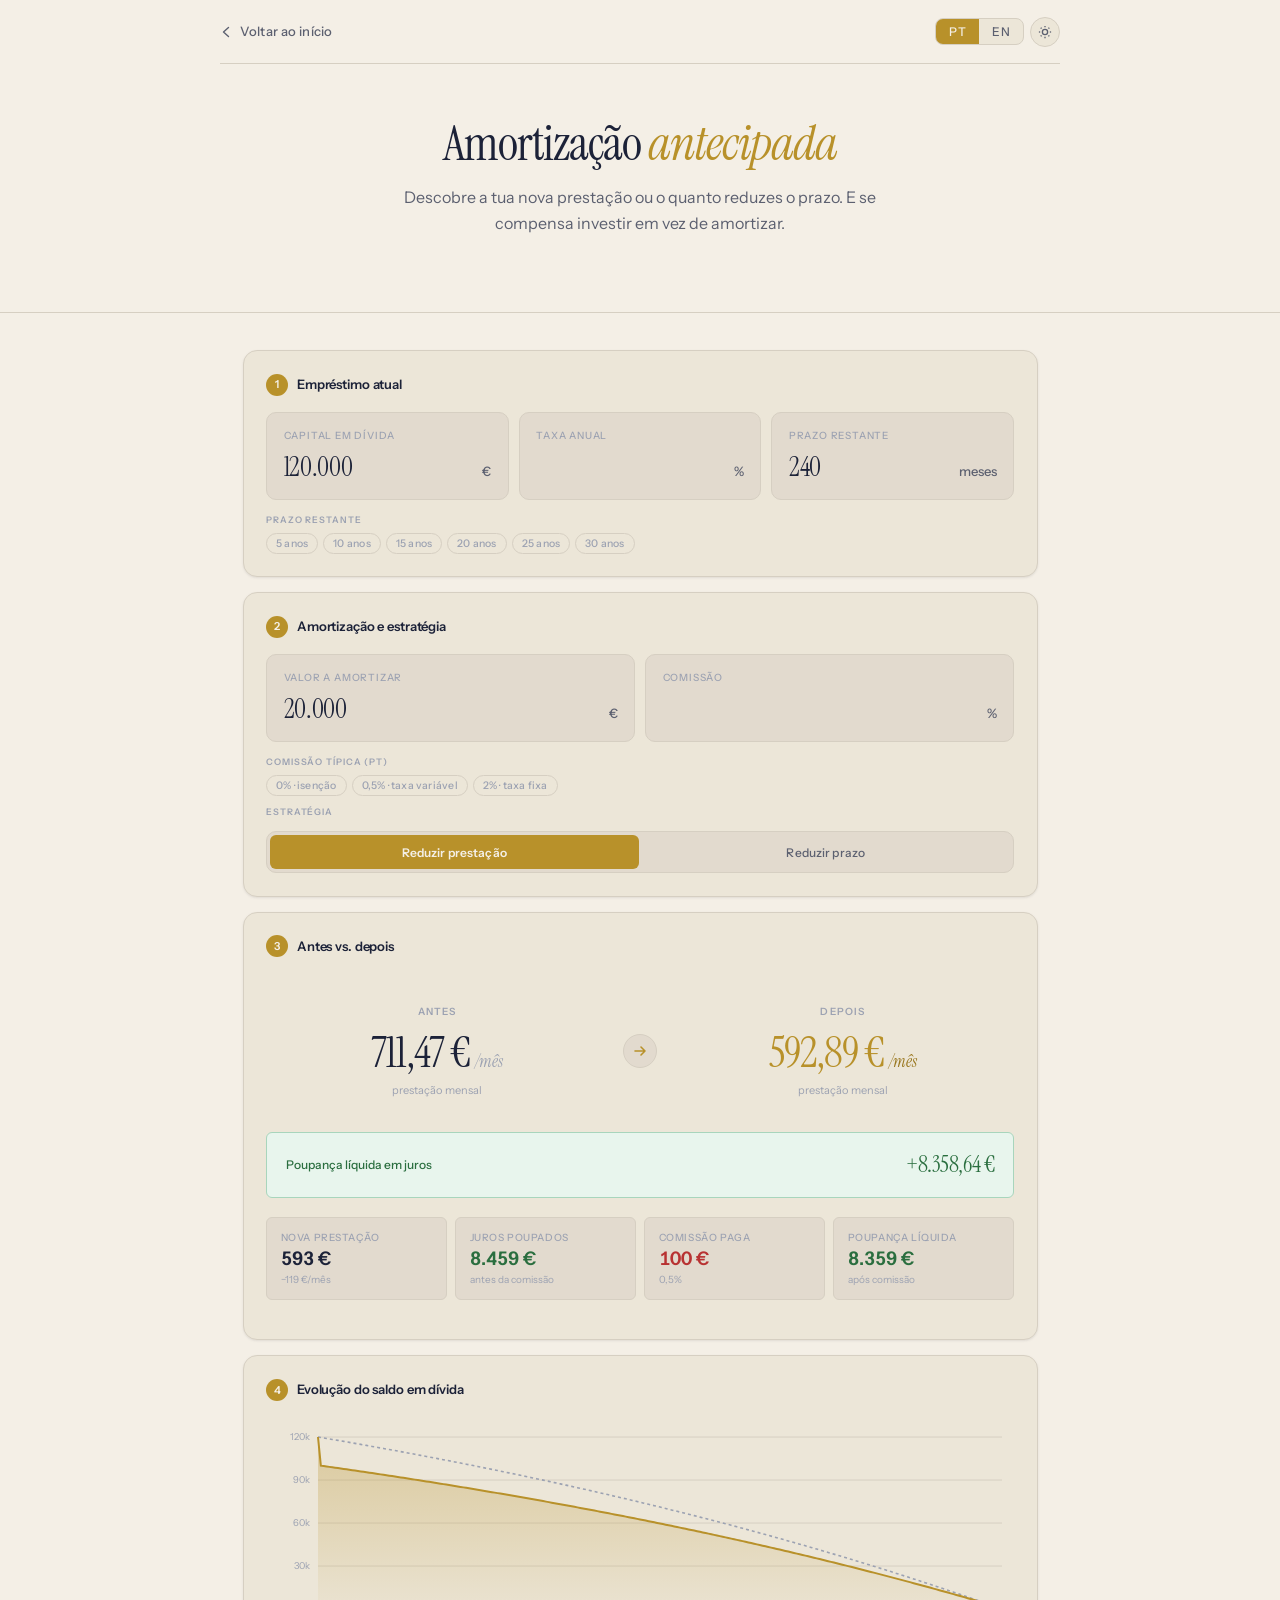
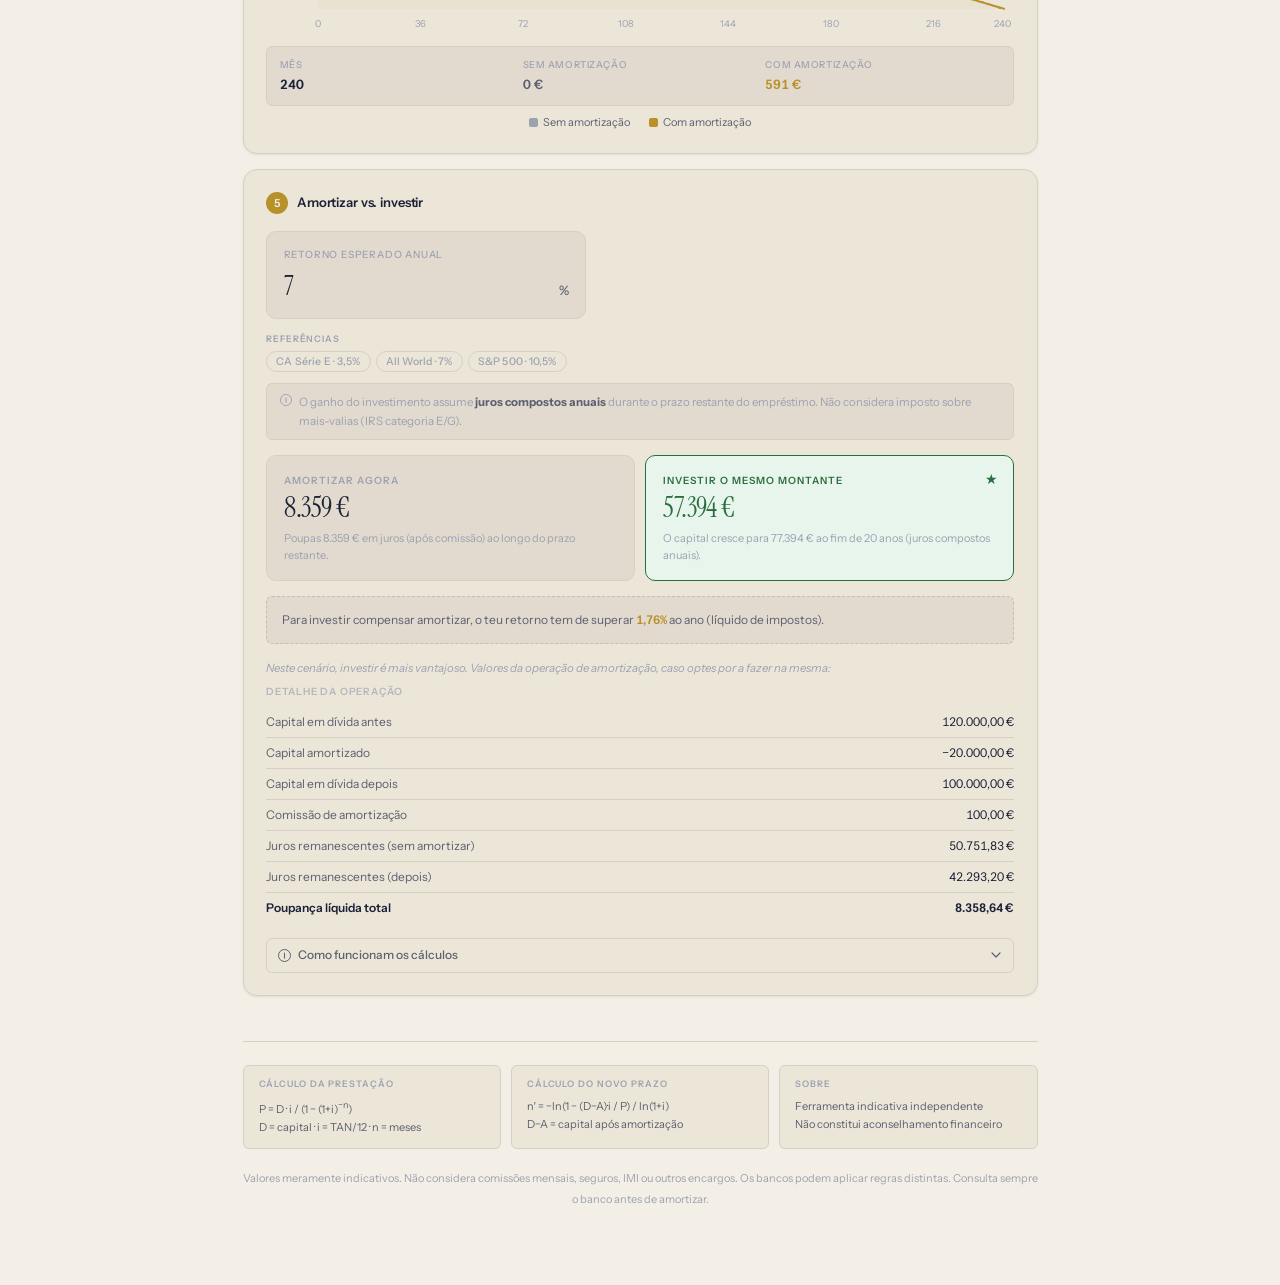
==== commit 536c2963: "eletrico: simplify prestações to monthly+n inputs; remove hero-kicker from all simulators - Replace " ====
--- a/amortizacao.html
+++ b/amortizacao.html
@@ -366,10 +366,6 @@
     </div>
   </nav>
   <div class="hero-body">
-    <div class="hero-kicker">
-      <span lang="pt">Gratuito · Sem registos · Privado</span>
-      <span lang="en">Free · No sign-up · Private</span>
-    </div>
     <h1>
       <span lang="pt">Amortização <em>antecipada</em></span>
       <span lang="en">Early <em>repayment</em></span>
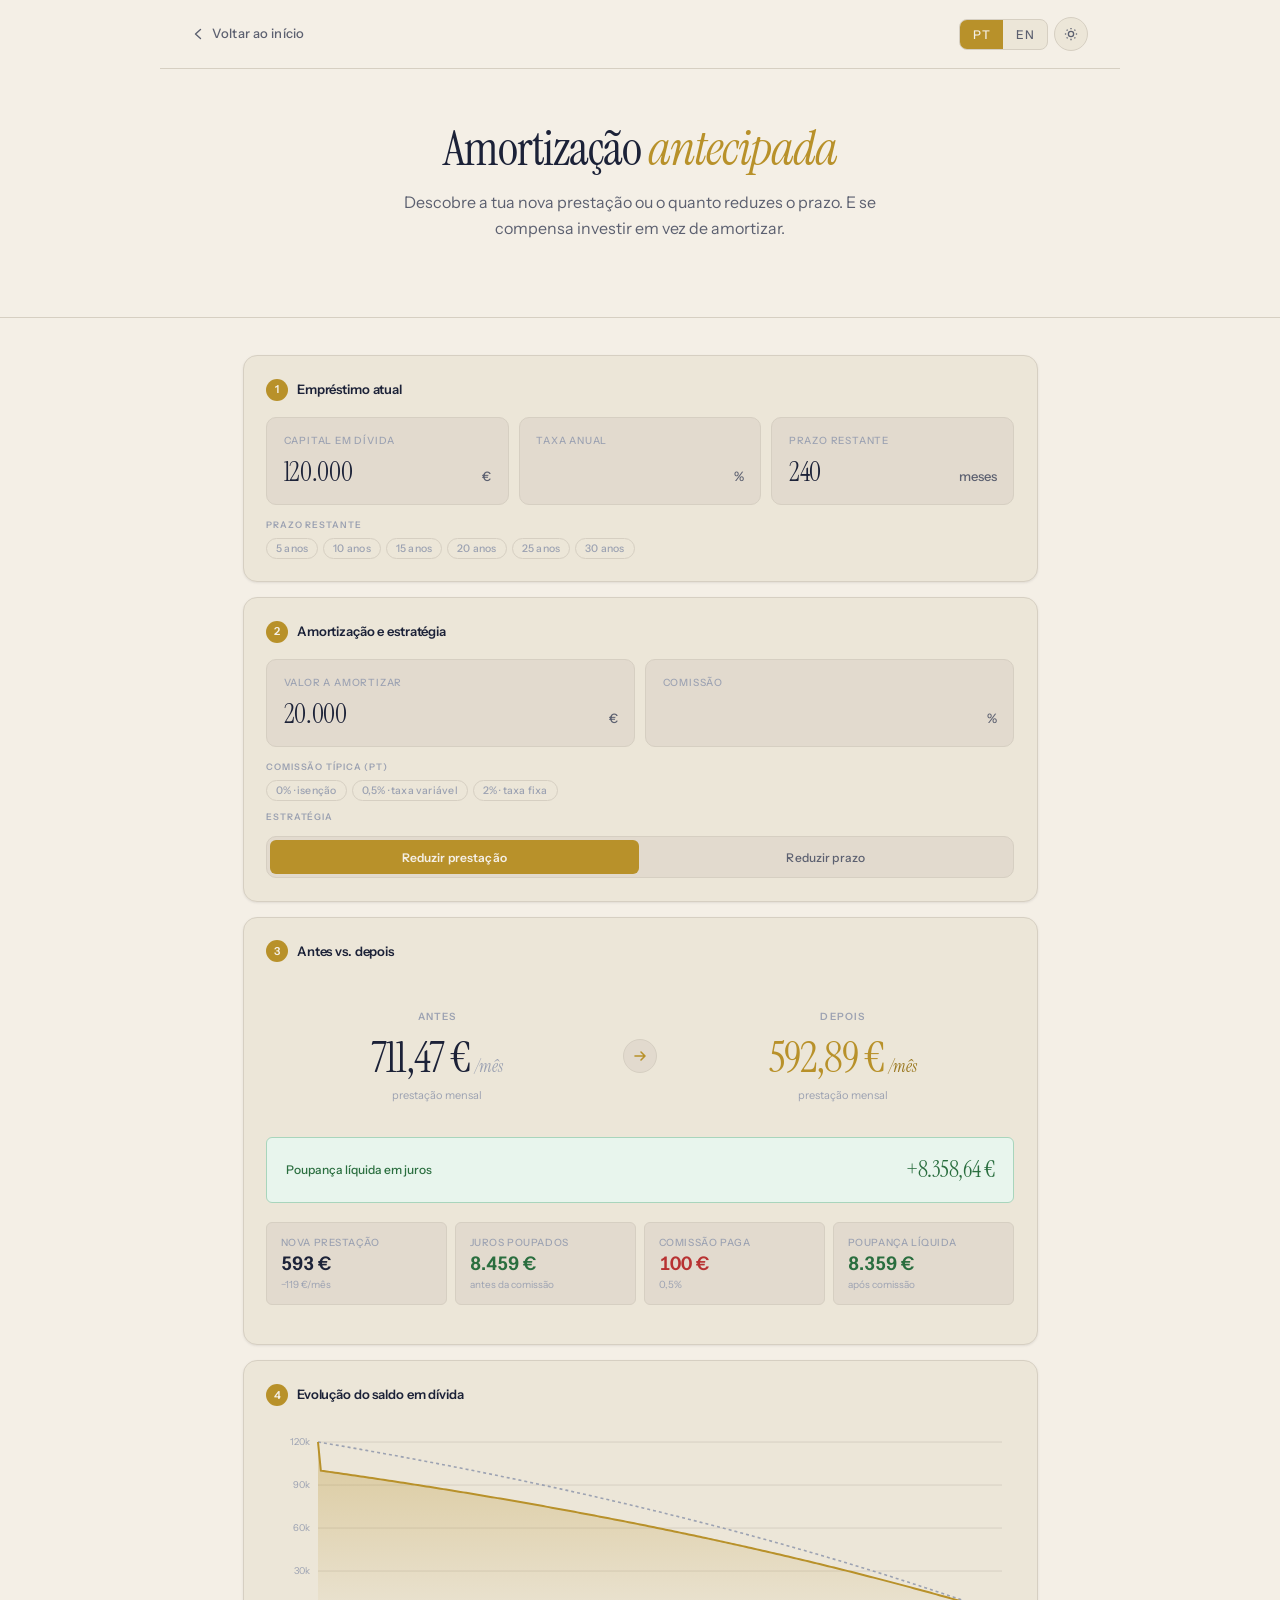
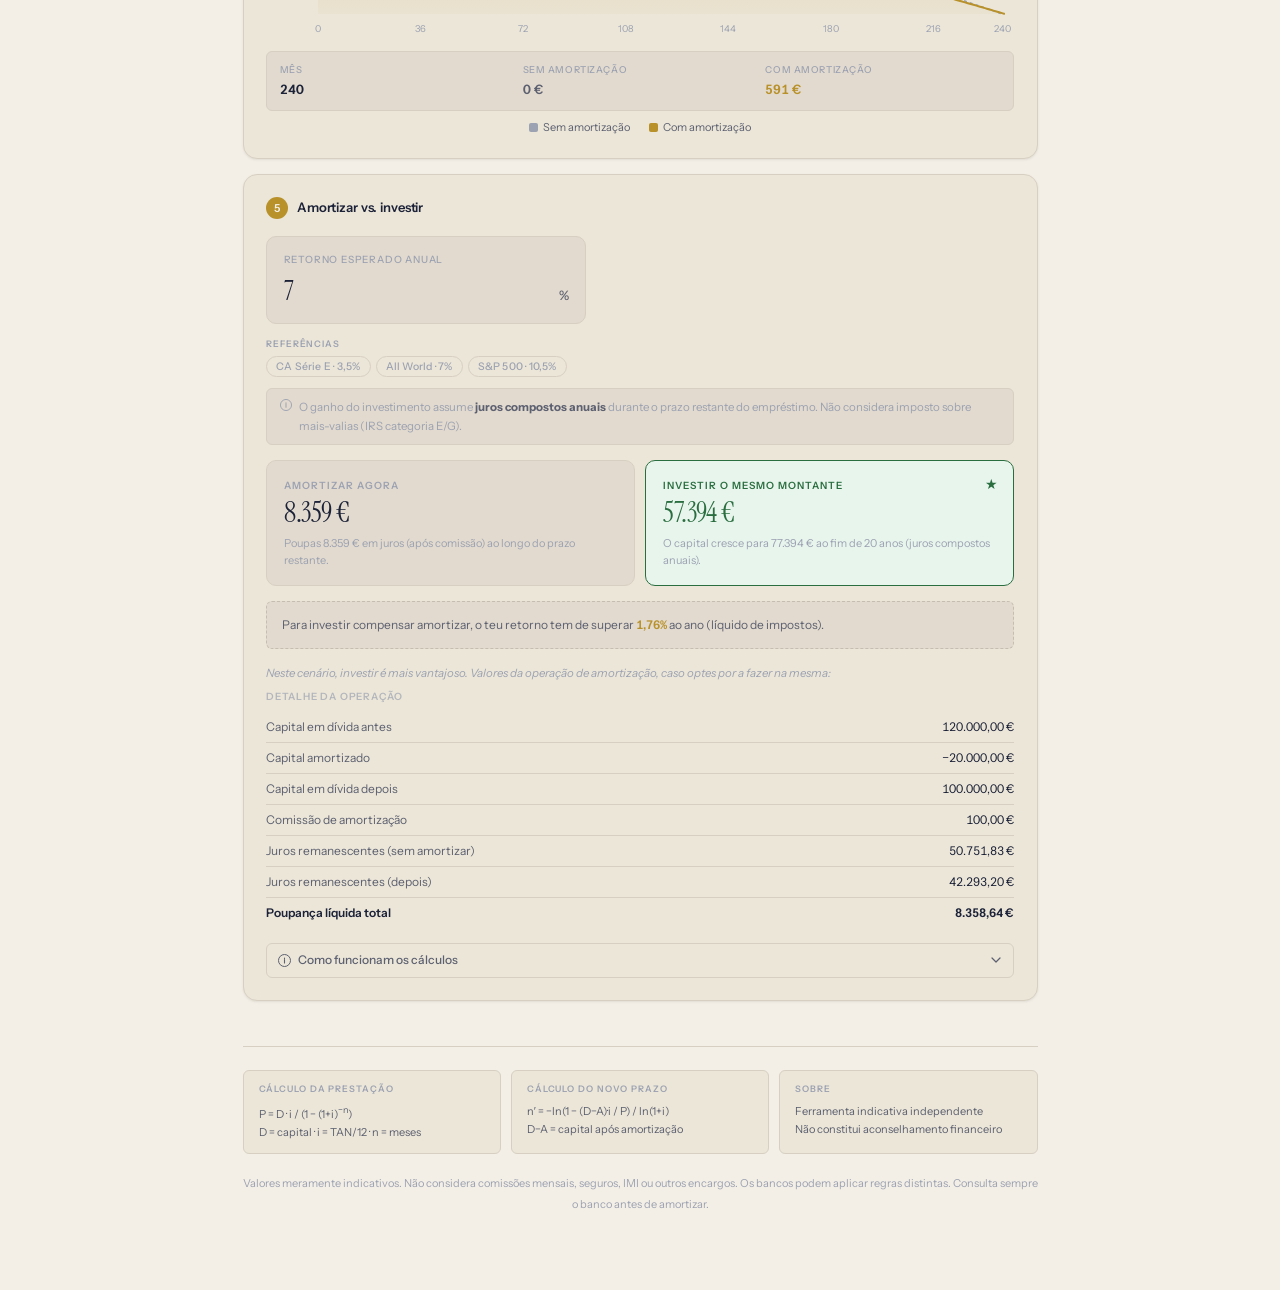
==== commit f6e42171: "nav: align buttons across all pages — same position, padding and size Simulators used max-width:840p" ====
--- a/amortizacao.html
+++ b/amortizacao.html
@@ -43,22 +43,23 @@
 body{font-family:'Instrument Sans',sans-serif;background:var(--c-bg);color:var(--c-text);min-height:100vh;line-height:1.5;transition:background .2s,color .2s;-webkit-font-smoothing:antialiased}
 
 /* ── HERO ── */
-.hero{background:var(--c-bg);padding:0 1.5rem;border-bottom:1px solid var(--c-border)}
+.hero{background:var(--c-bg);padding:0;border-bottom:1px solid var(--c-border)}
 .hero-nav{
-  max-width:840px;margin:0 auto;
+  max-width:960px;margin:0 auto;
   display:flex;justify-content:space-between;align-items:center;
-  padding:1.1rem 0;border-bottom:1px solid var(--c-border);
-}
+  padding:17px 32px;border-bottom:1px solid var(--c-border);
+}
+@media(max-width:600px){.hero-nav{padding:14px 20px}}
 .nav-actions{display:flex;gap:6px;align-items:center}
 .nav-btn{
-  padding:5px 13px;border-radius:0;border:none;background:transparent;
+  padding:7px 13px;border-radius:0;border:none;background:transparent;
   font-family:'Instrument Sans',sans-serif;font-size:12px;font-weight:500;
   color:var(--c-text2);cursor:pointer;transition:background .15s,color .15s;letter-spacing:.04em;
 }
 .nav-btn.active{background:var(--c-accent);color:var(--c-bg)}
 .nav-btn:hover:not(.active){color:var(--c-text)}
 .nav-icon-btn{
-  width:30px;height:30px;border-radius:50%;border:1px solid var(--c-border);
+  width:34px;height:34px;border-radius:50%;border:1px solid var(--c-border);
   background:var(--c-surface);cursor:pointer;
   display:flex;align-items:center;justify-content:center;
   color:var(--c-text2);transition:border-color .2s,color .2s;
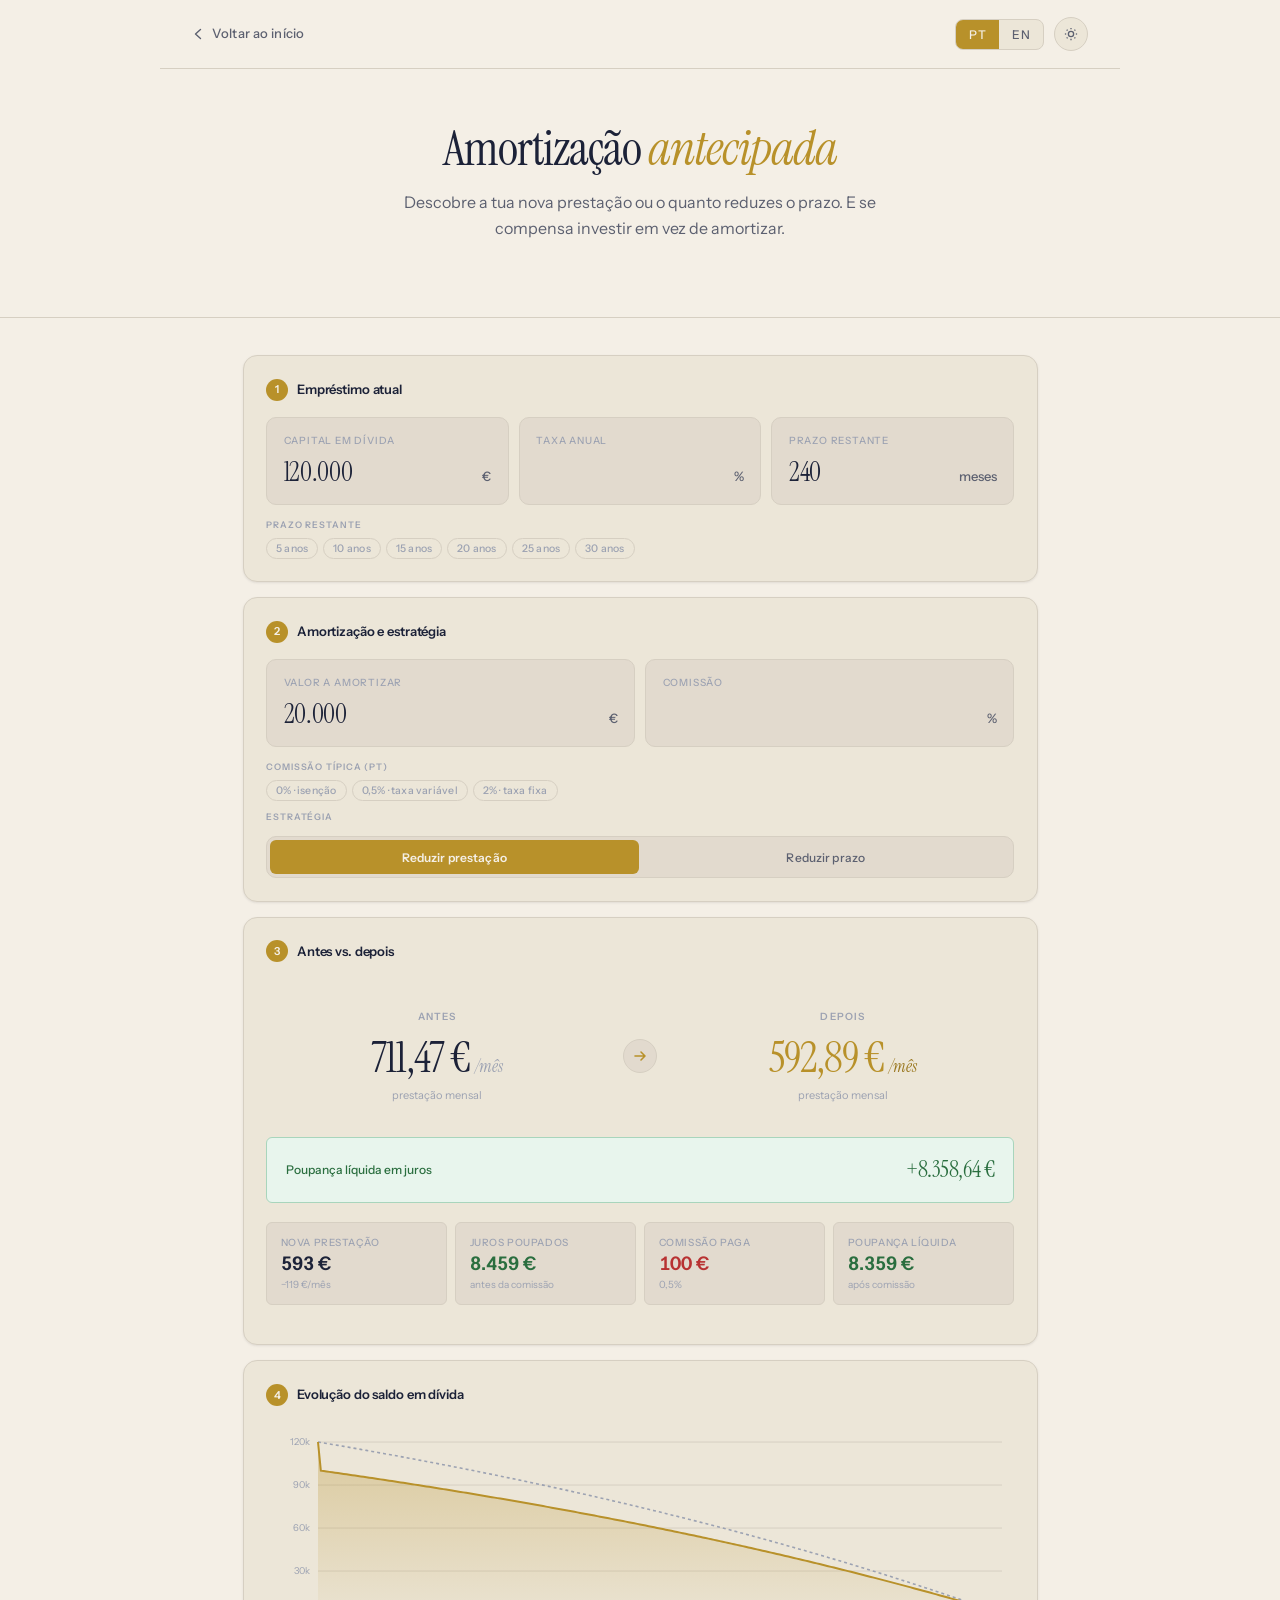
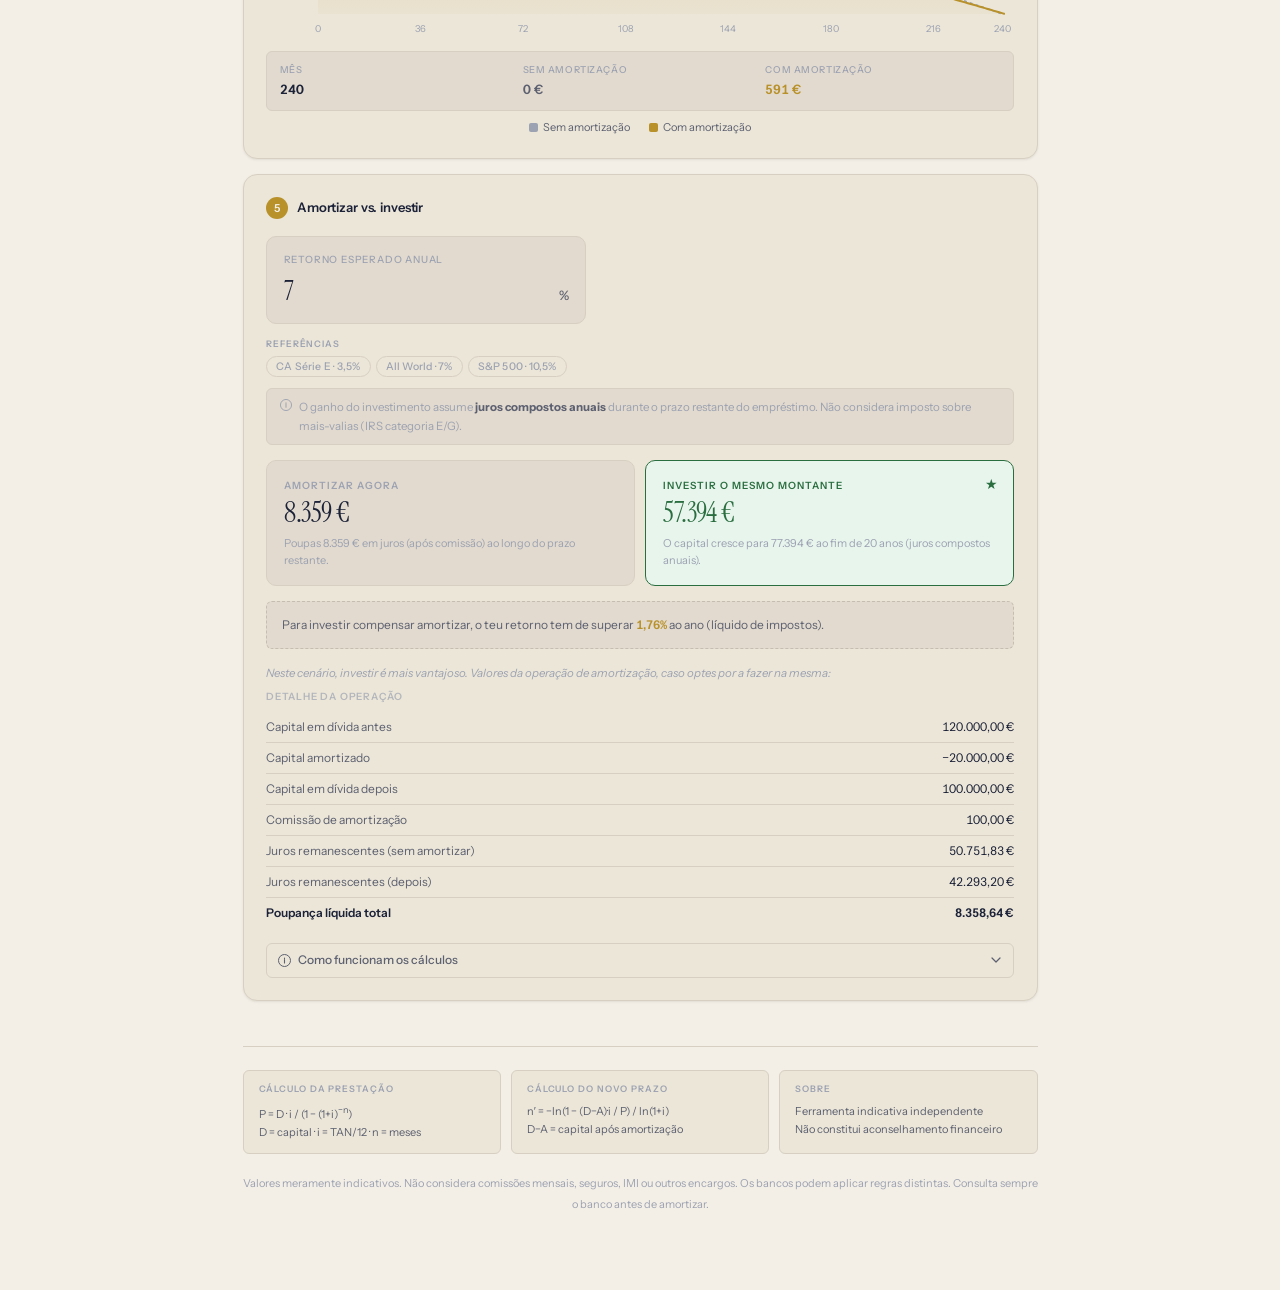
==== commit 8173fb27: "nav: fix gap between lang toggle and theme button (6px → 10px)" ====
--- a/amortizacao.html
+++ b/amortizacao.html
@@ -50,7 +50,7 @@
   padding:17px 32px;border-bottom:1px solid var(--c-border);
 }
 @media(max-width:600px){.hero-nav{padding:14px 20px}}
-.nav-actions{display:flex;gap:6px;align-items:center}
+.nav-actions{display:flex;gap:10px;align-items:center}
 .nav-btn{
   padding:7px 13px;border-radius:0;border:none;background:transparent;
   font-family:'Instrument Sans',sans-serif;font-size:12px;font-weight:500;
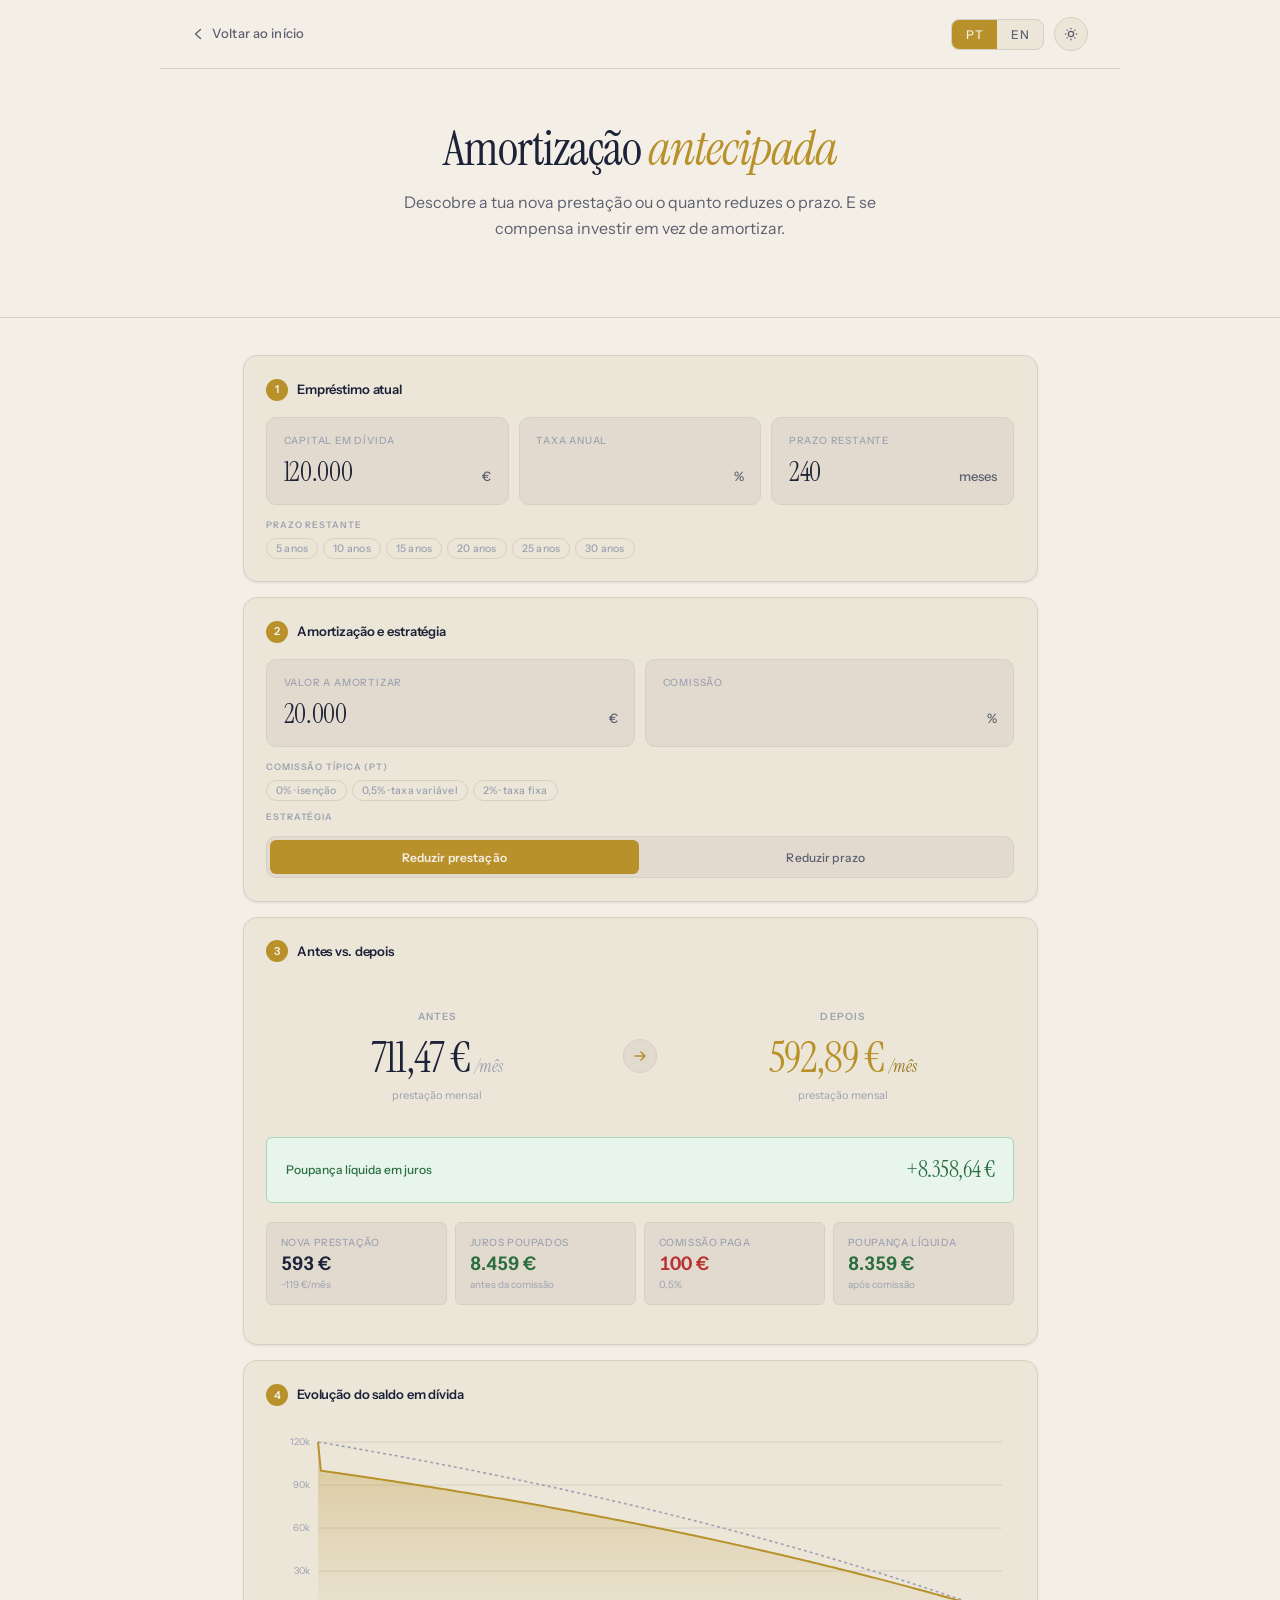
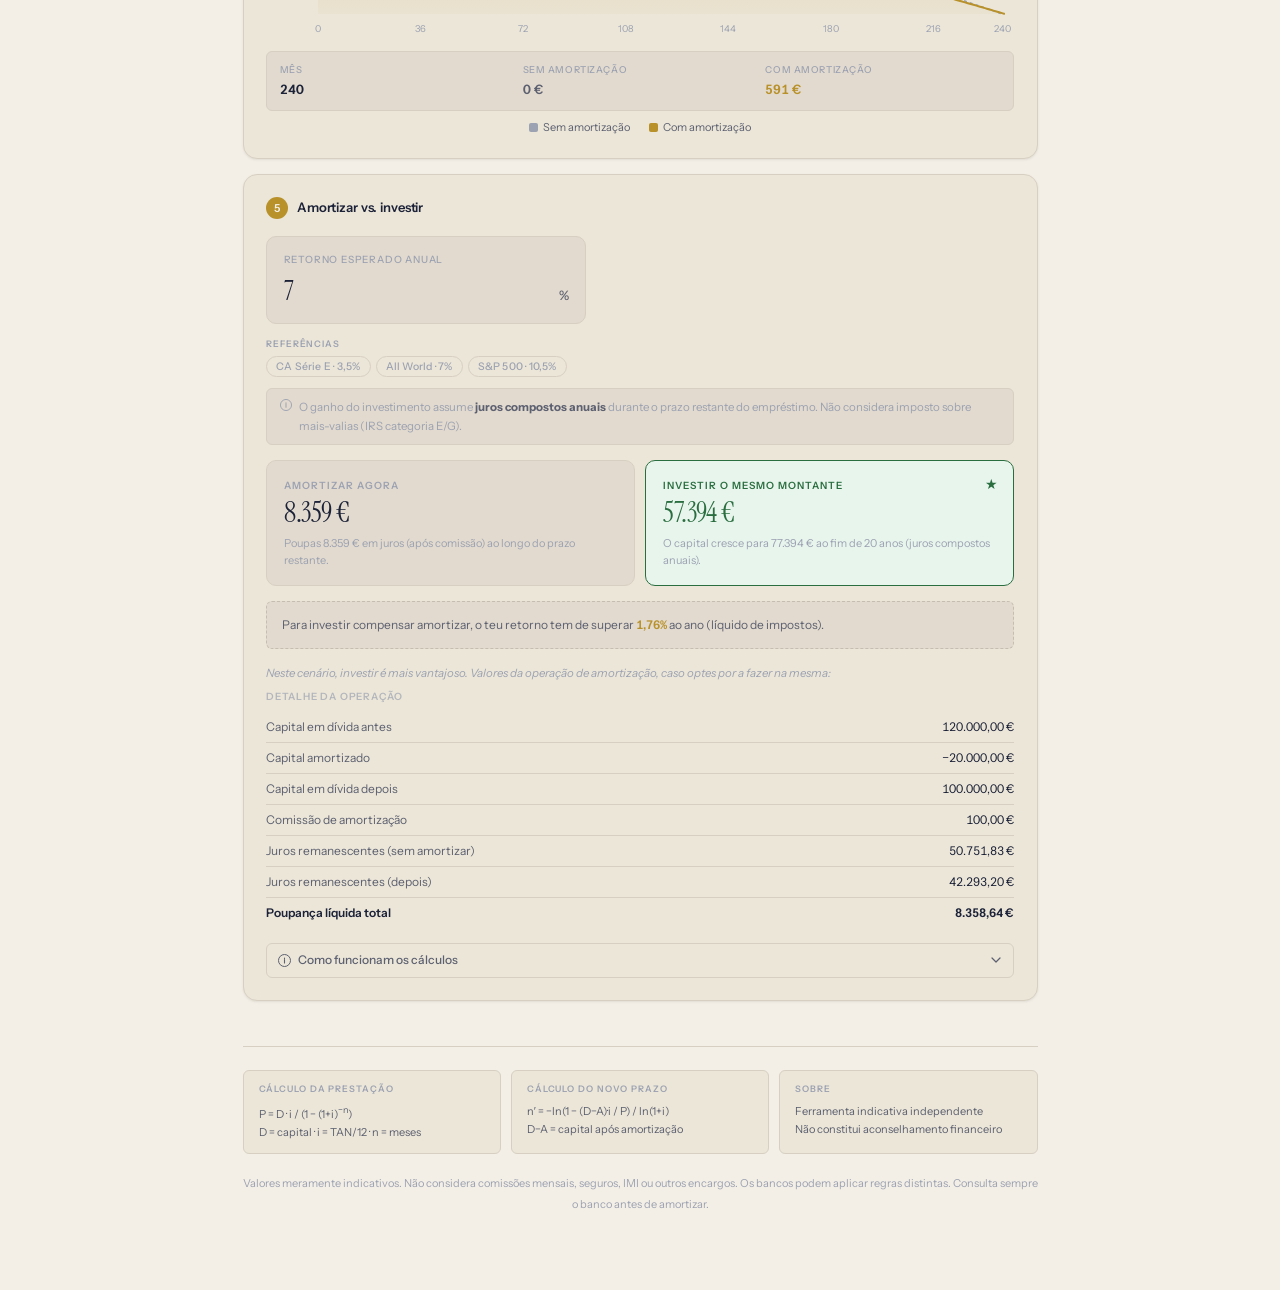
==== commit 56e231f6: "nav: unify lang-btn padding to 7px 14px across all pages" ====
--- a/amortizacao.html
+++ b/amortizacao.html
@@ -52,7 +52,7 @@
 @media(max-width:600px){.hero-nav{padding:14px 20px}}
 .nav-actions{display:flex;gap:10px;align-items:center}
 .nav-btn{
-  padding:7px 13px;border-radius:0;border:none;background:transparent;
+  padding:7px 14px;border-radius:0;border:none;background:transparent;
   font-family:'Instrument Sans',sans-serif;font-size:12px;font-weight:500;
   color:var(--c-text2);cursor:pointer;transition:background .15s,color .15s;letter-spacing:.04em;
 }
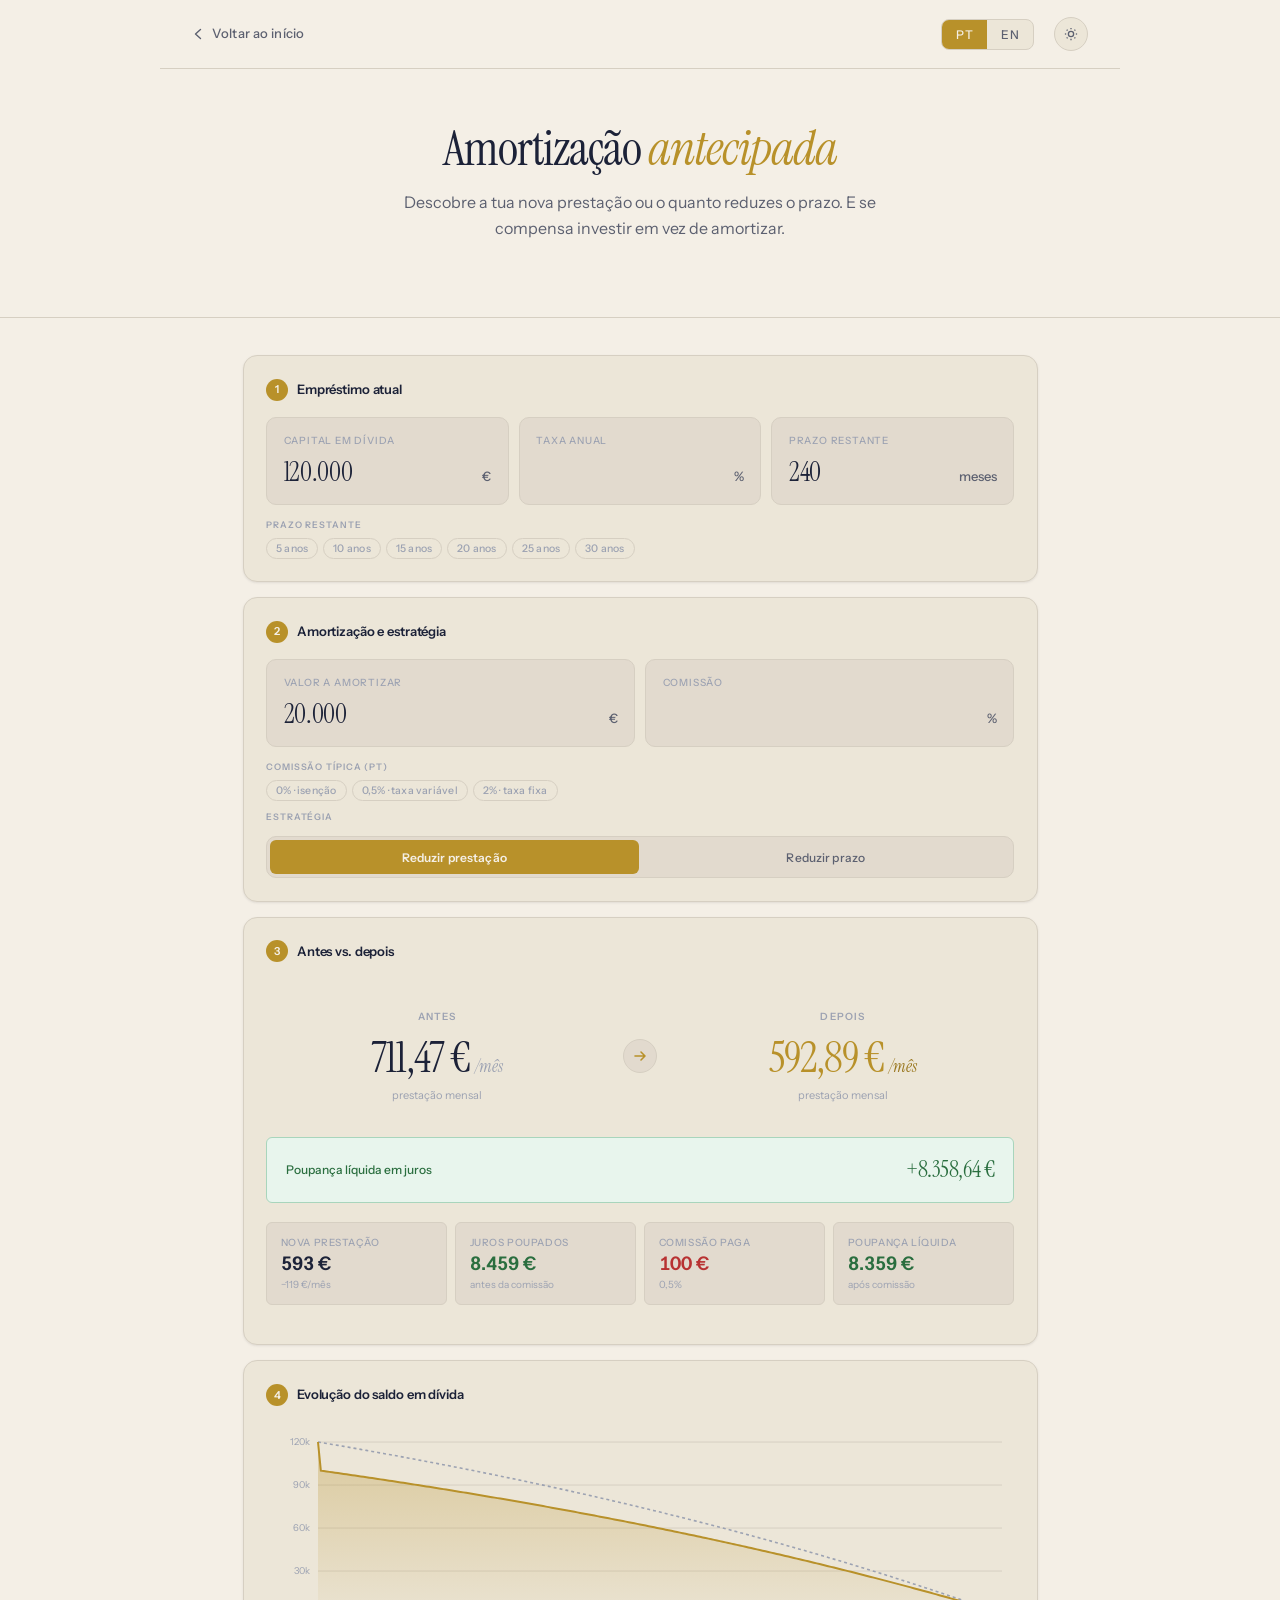
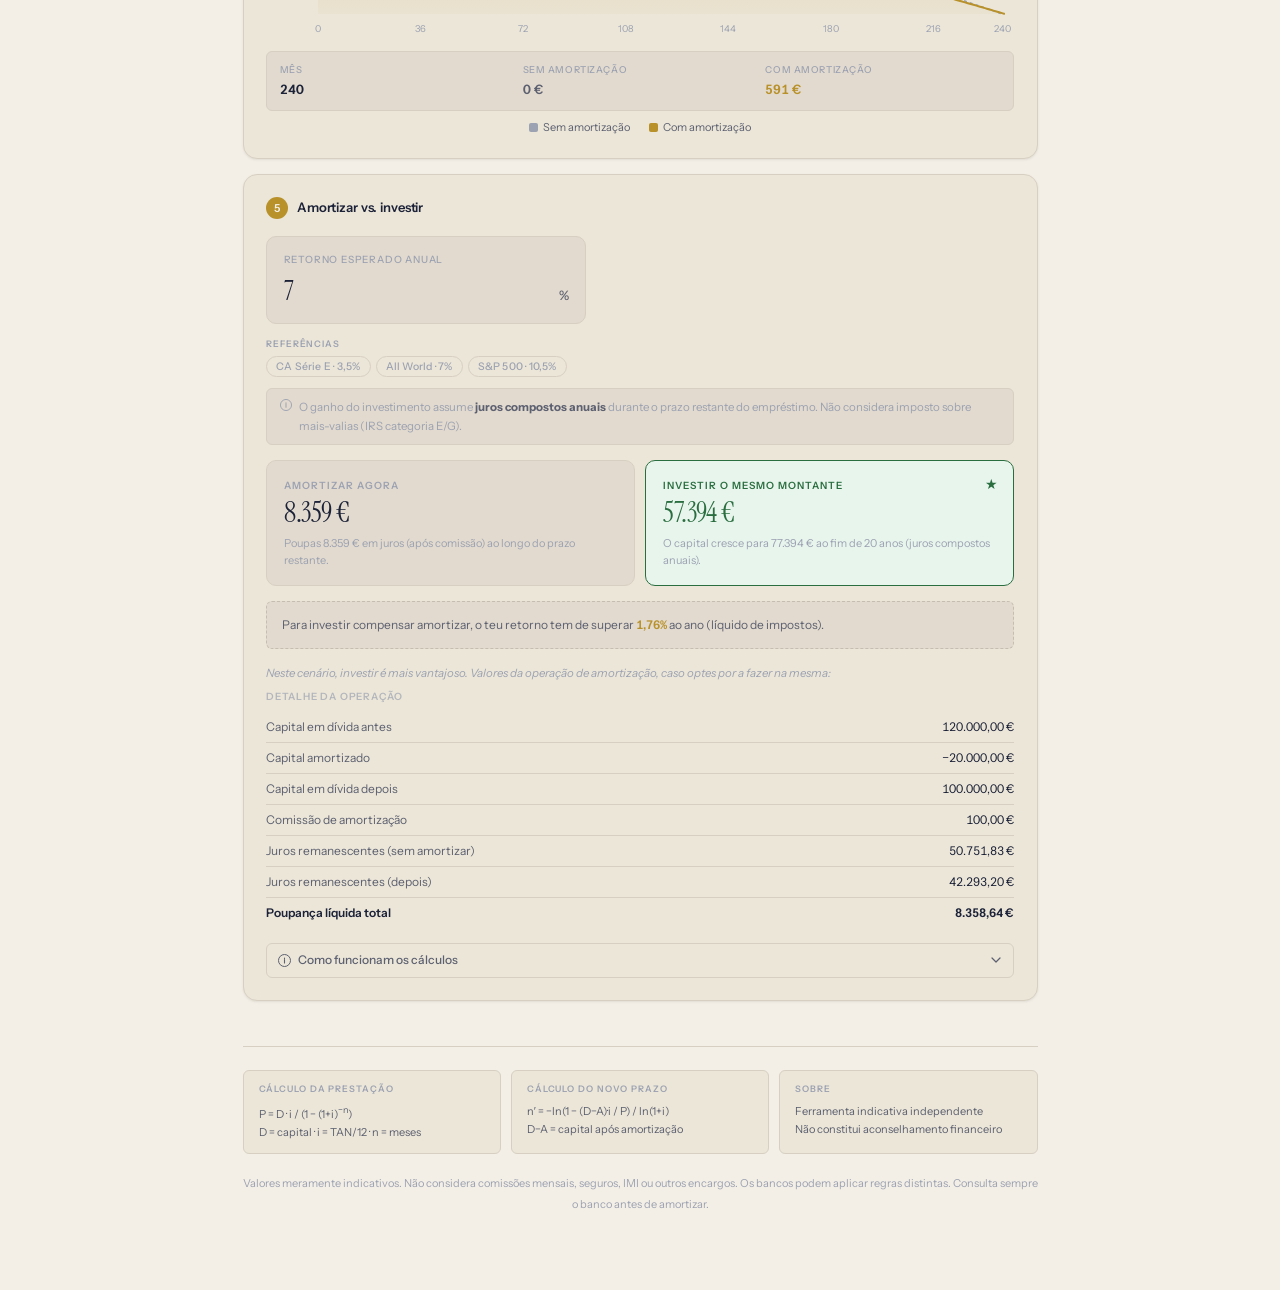
==== commit ca18db43: "nav: gap PT/EN ↔ tema 10px → 20px (igual ao index)" ====
--- a/amortizacao.html
+++ b/amortizacao.html
@@ -50,7 +50,7 @@
   padding:17px 32px;border-bottom:1px solid var(--c-border);
 }
 @media(max-width:600px){.hero-nav{padding:14px 20px}}
-.nav-actions{display:flex;gap:10px;align-items:center}
+.nav-actions{display:flex;gap:20px;align-items:center}
 .nav-btn{
   padding:7px 14px;border-radius:0;border:none;background:transparent;
   font-family:'Instrument Sans',sans-serif;font-size:12px;font-weight:500;
